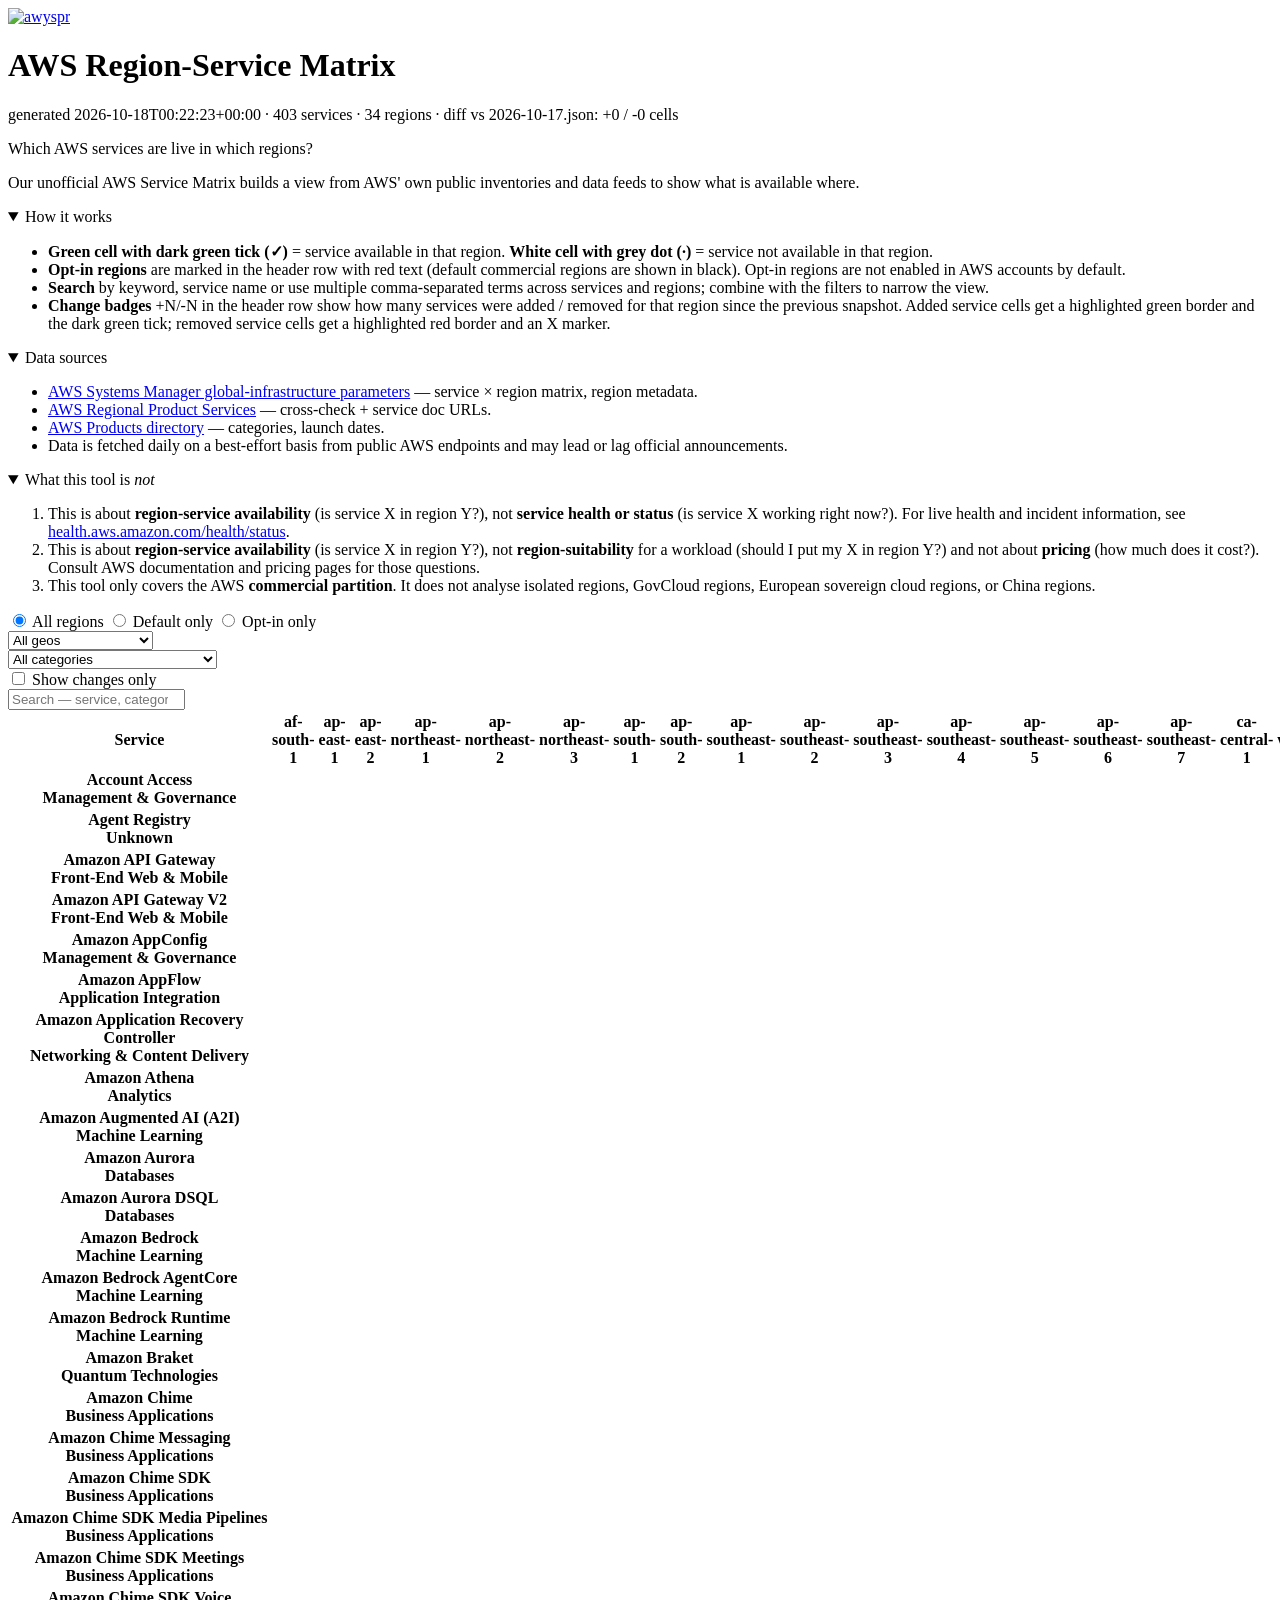
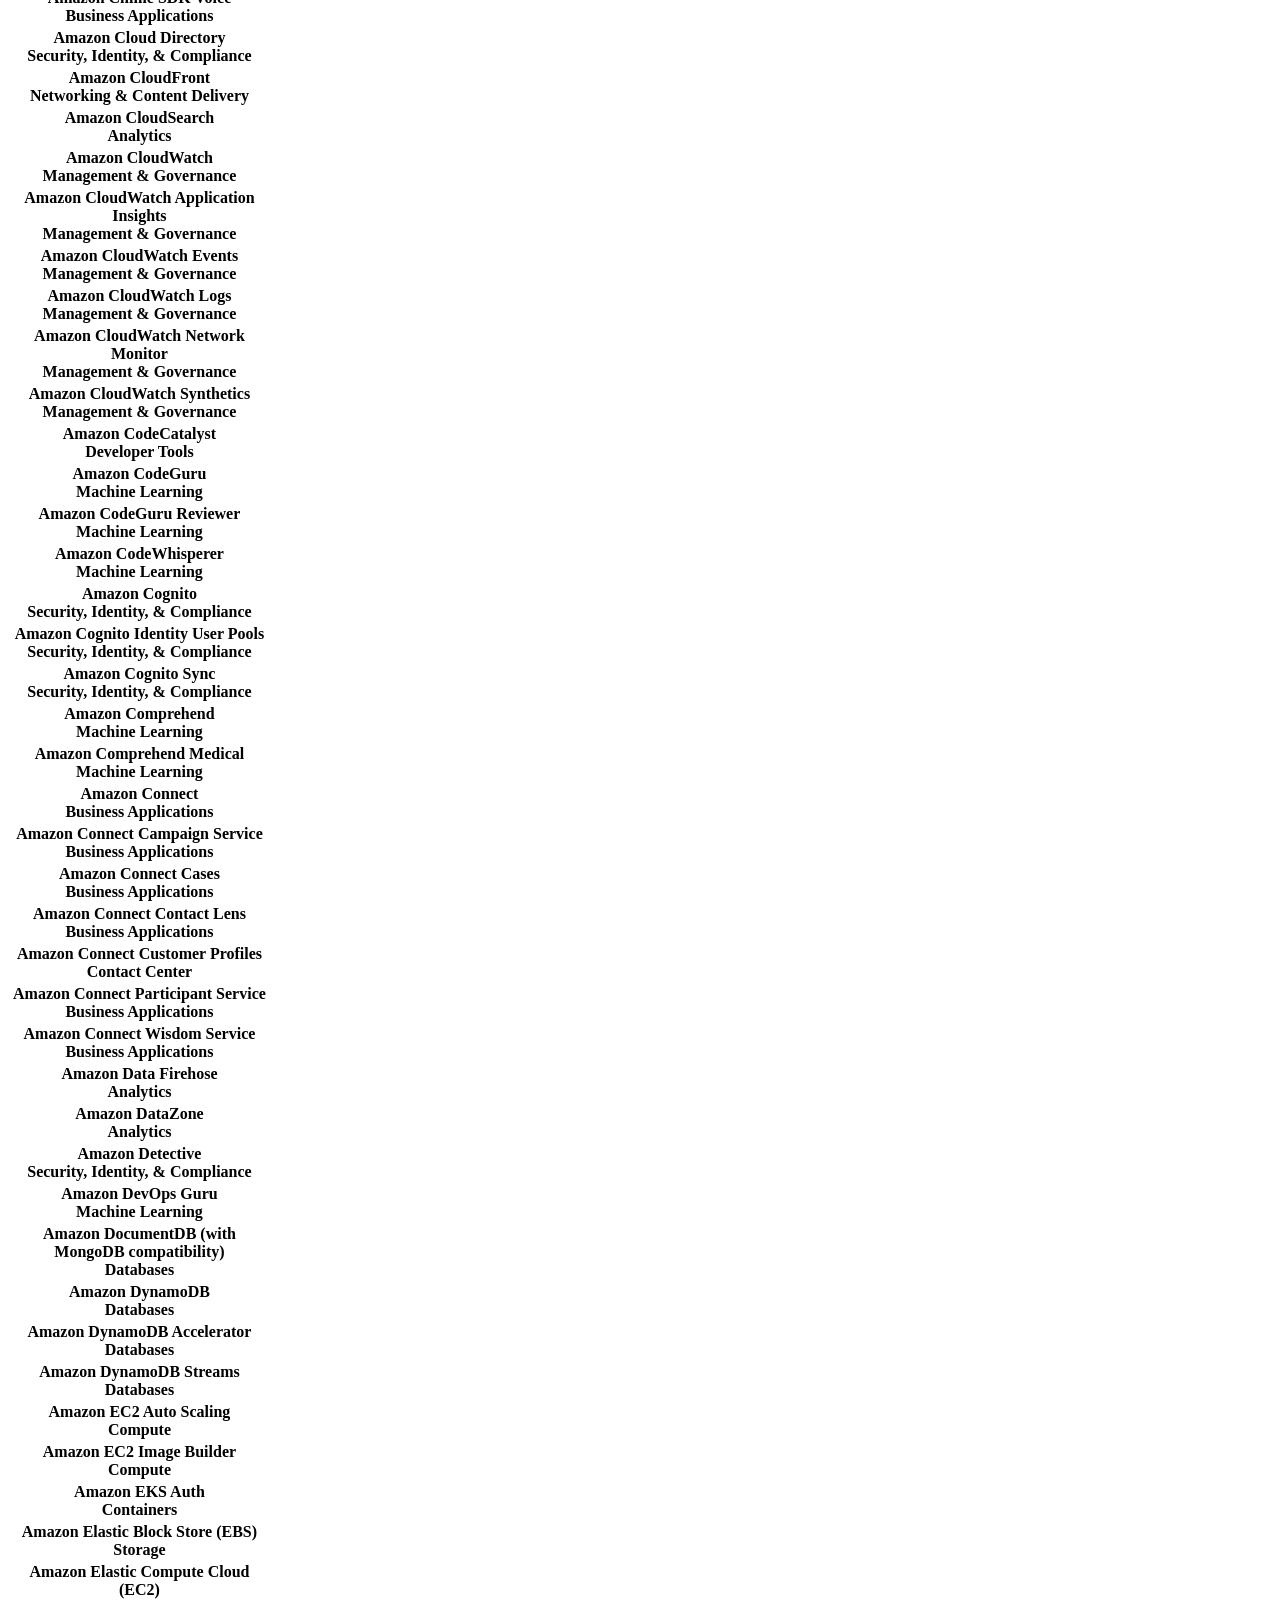
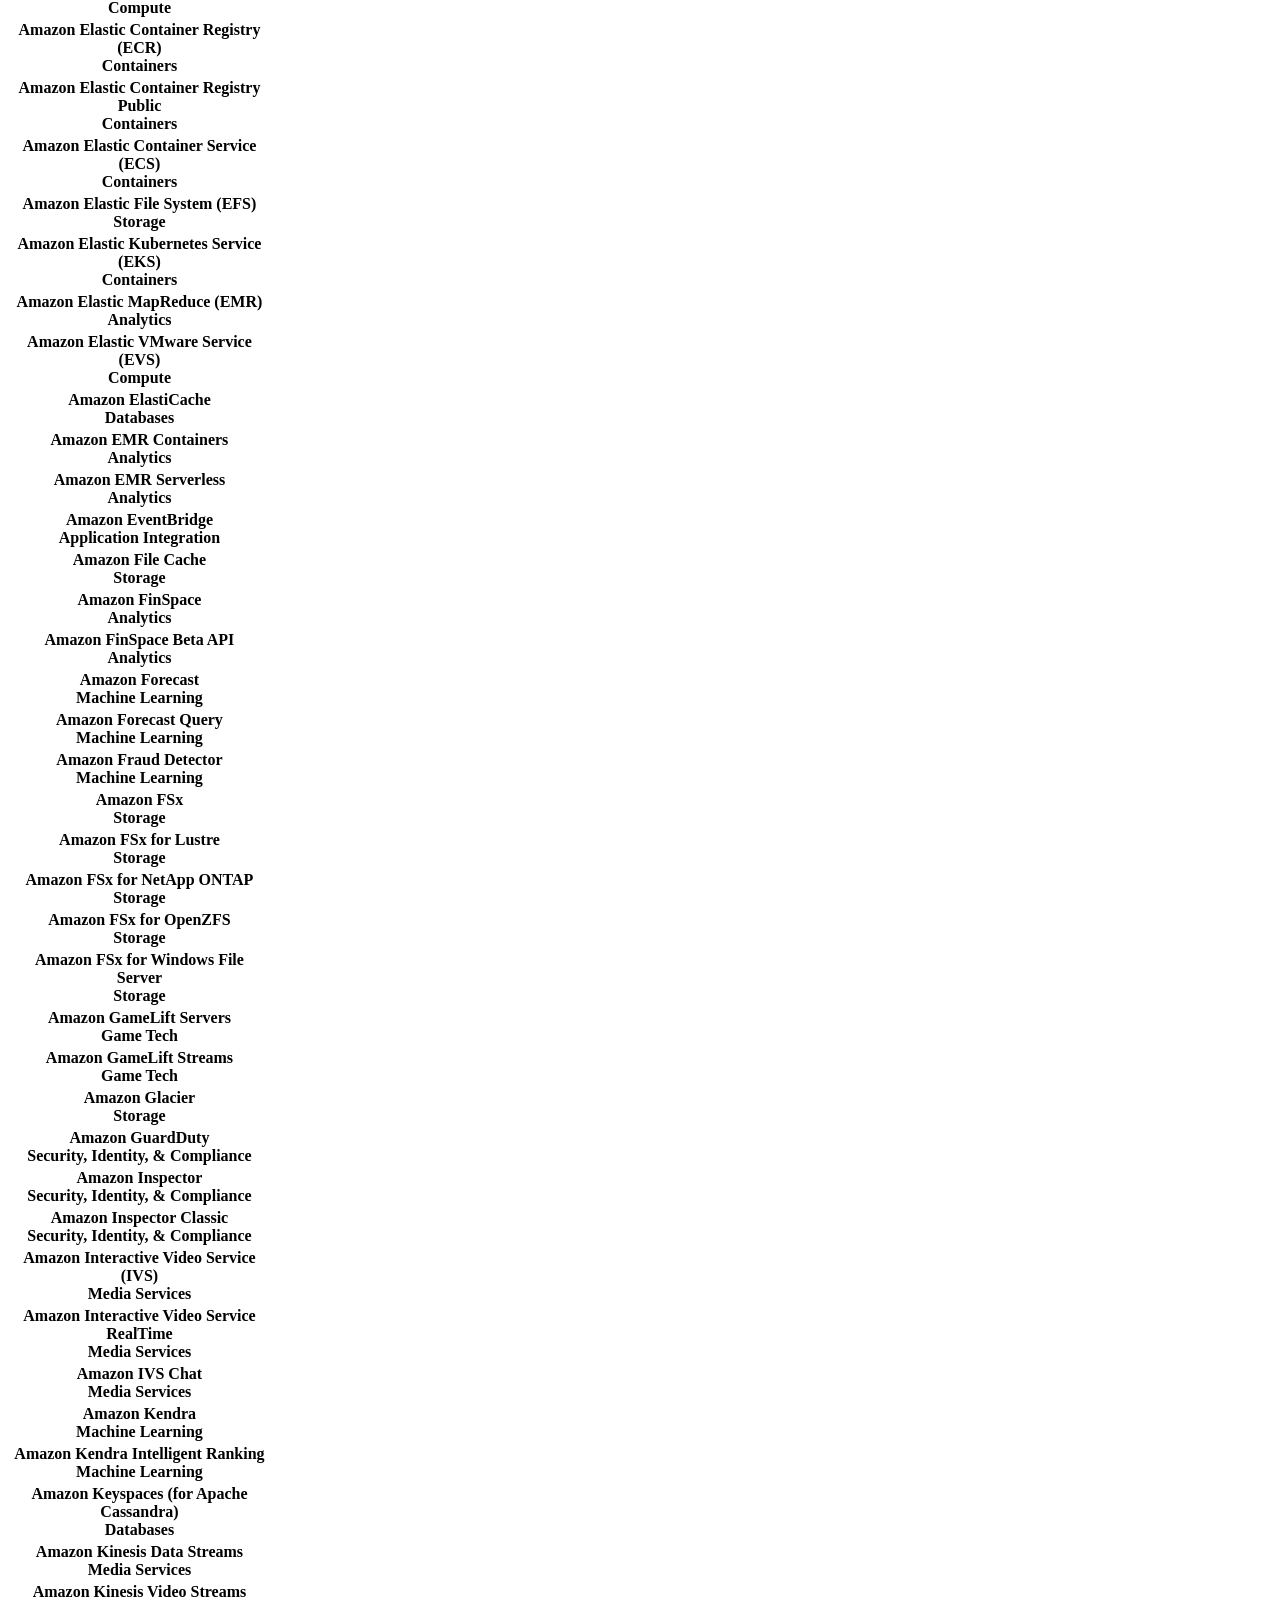
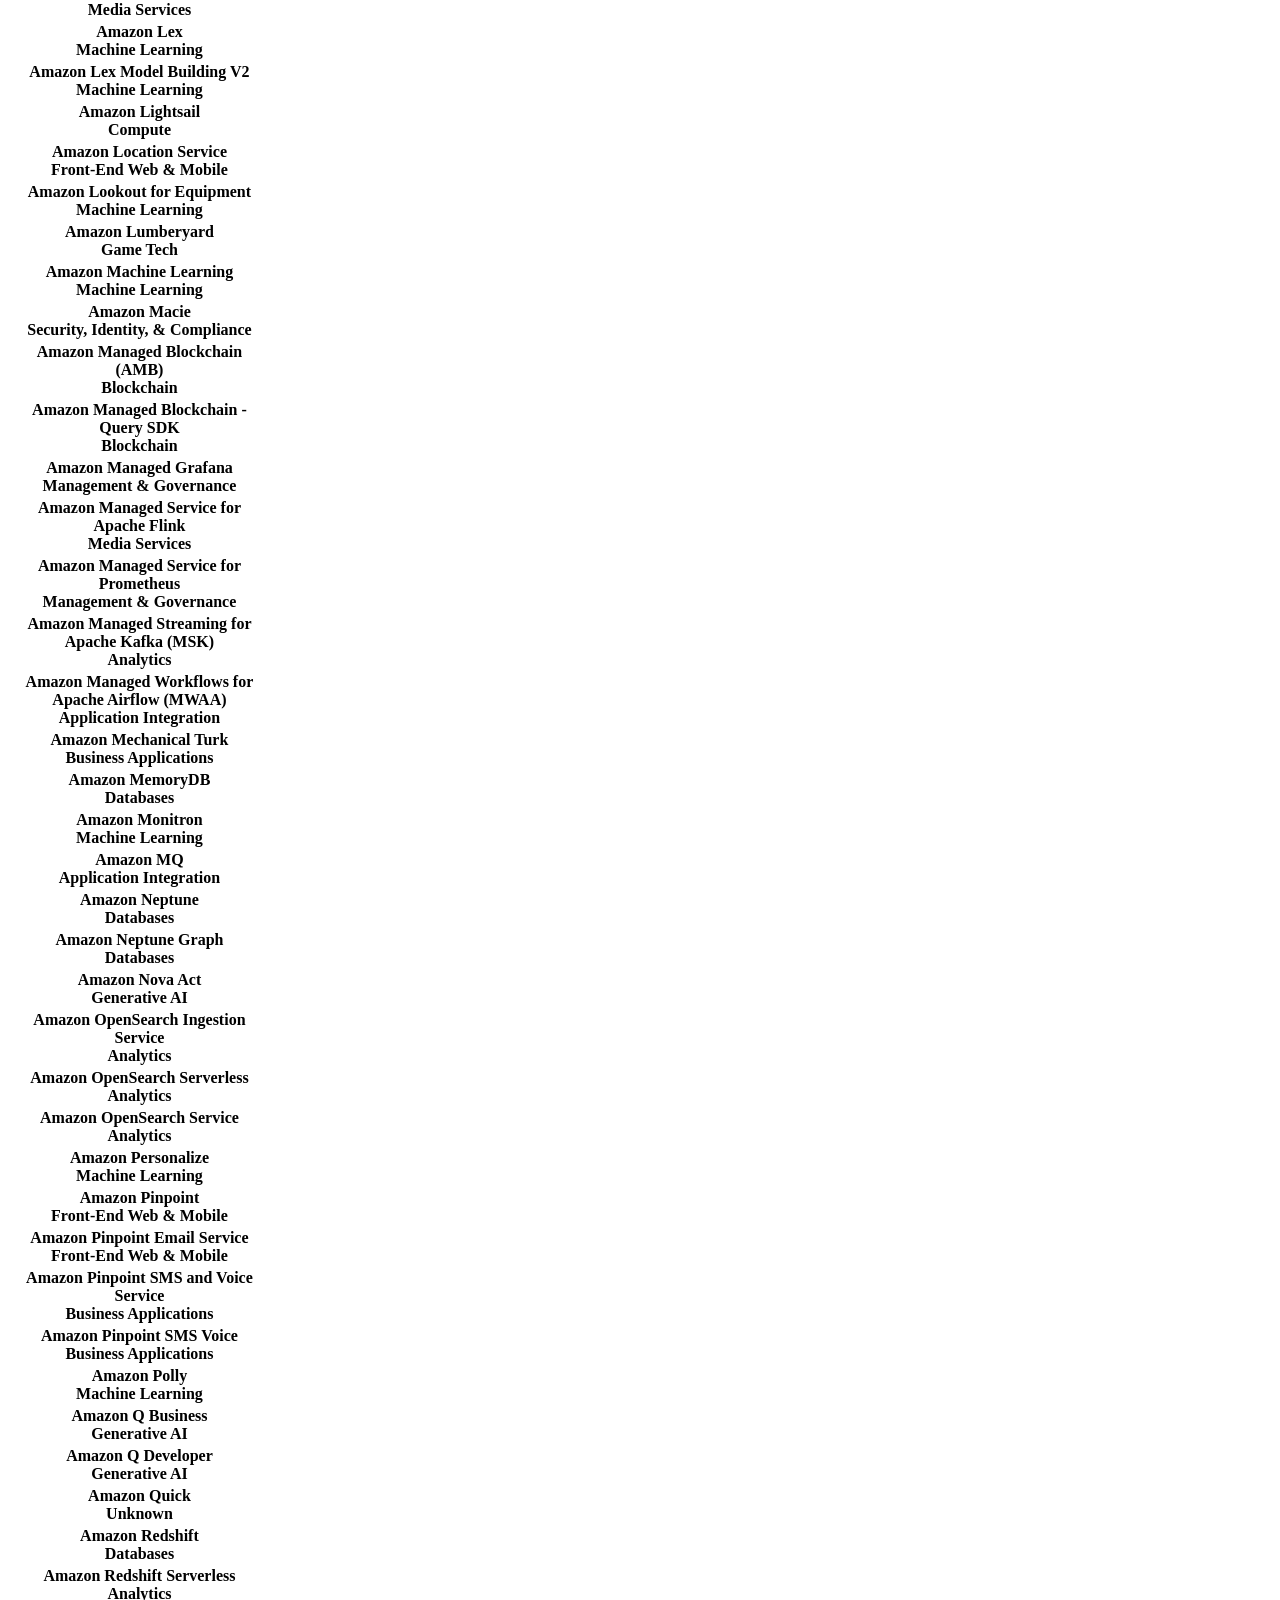
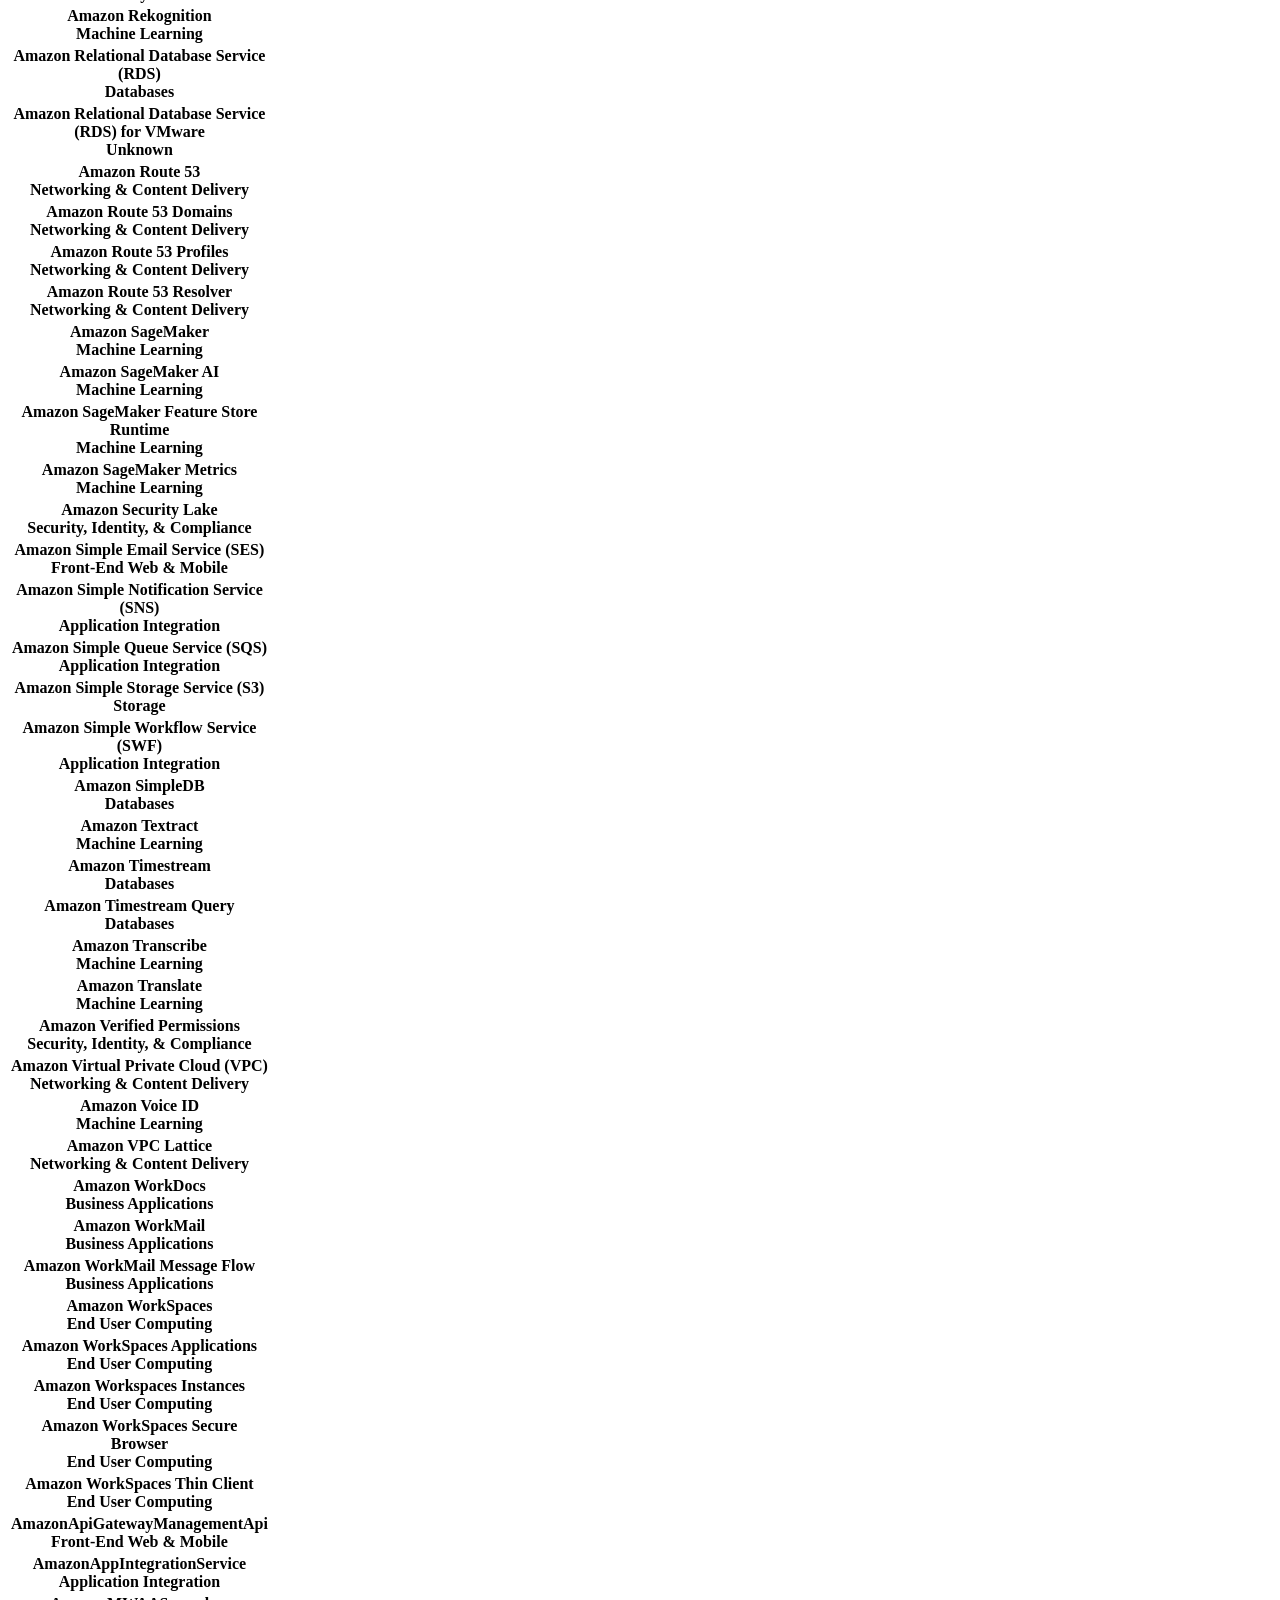
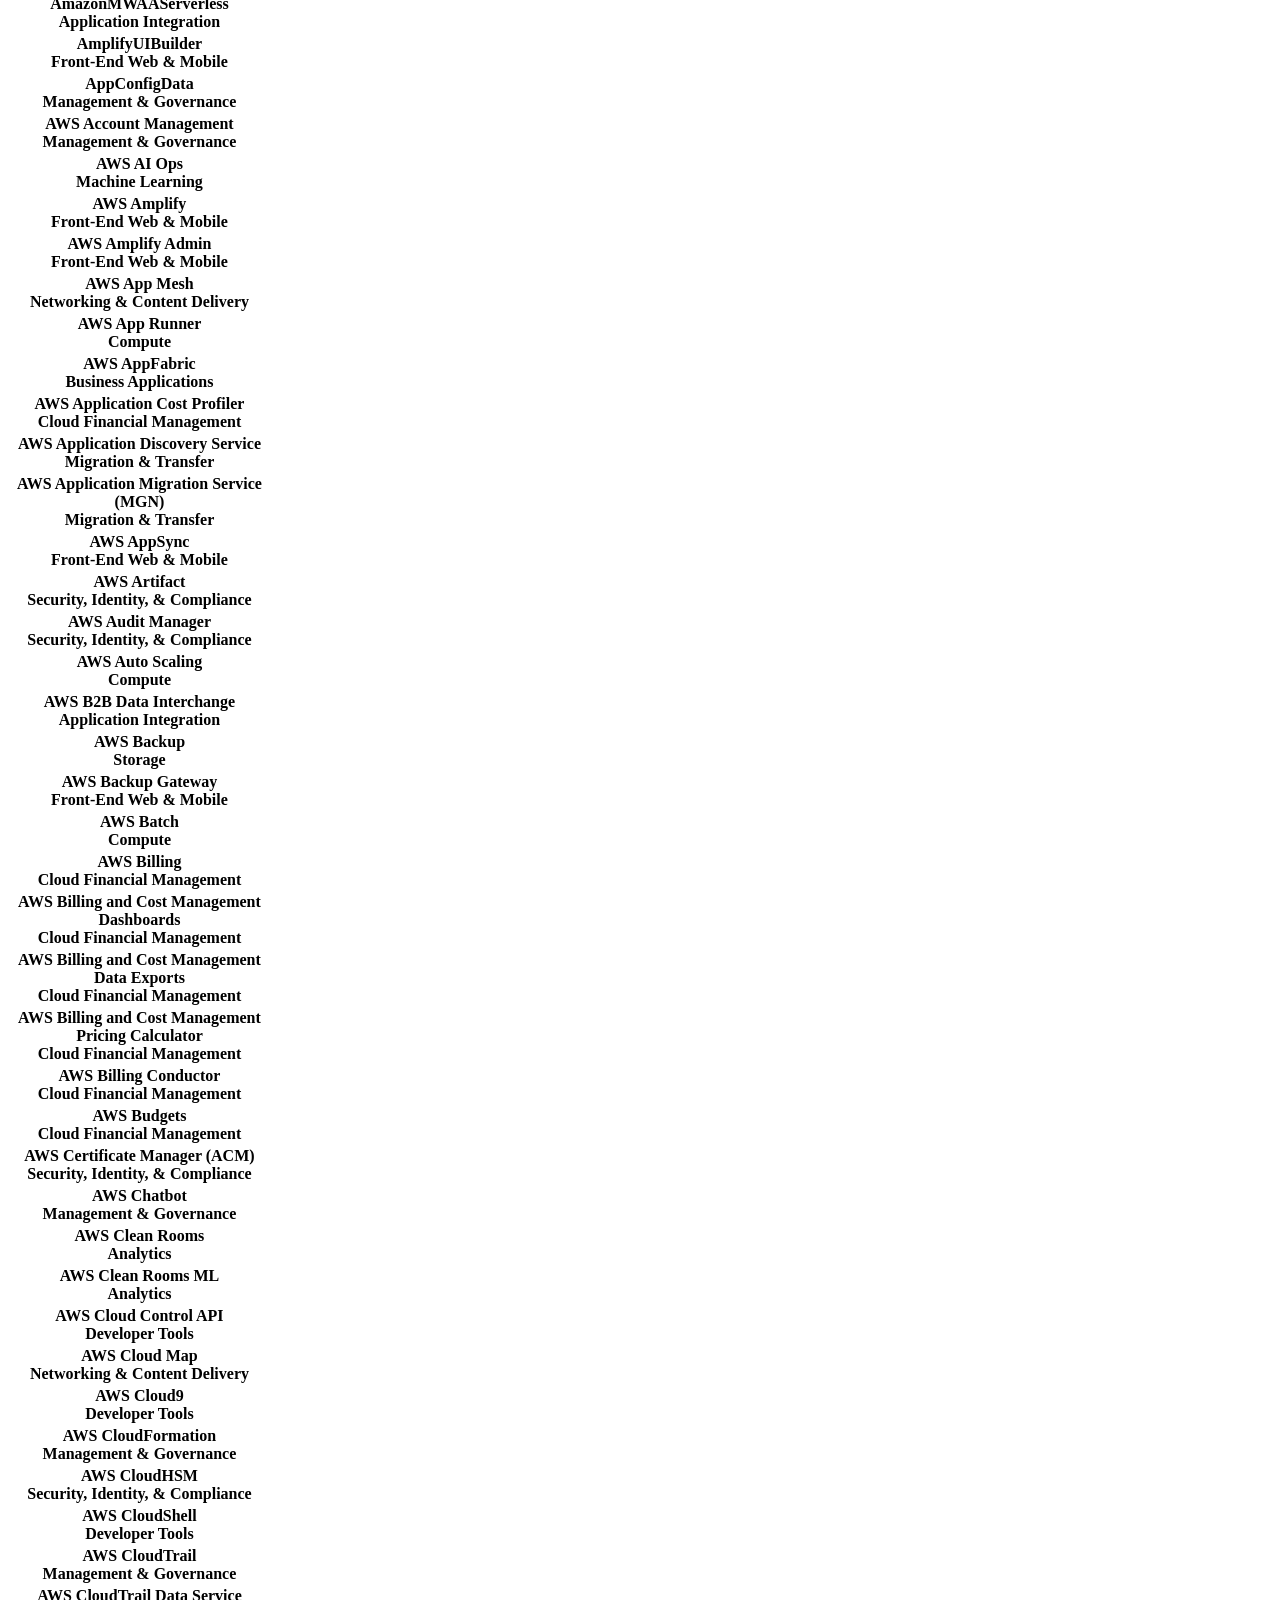
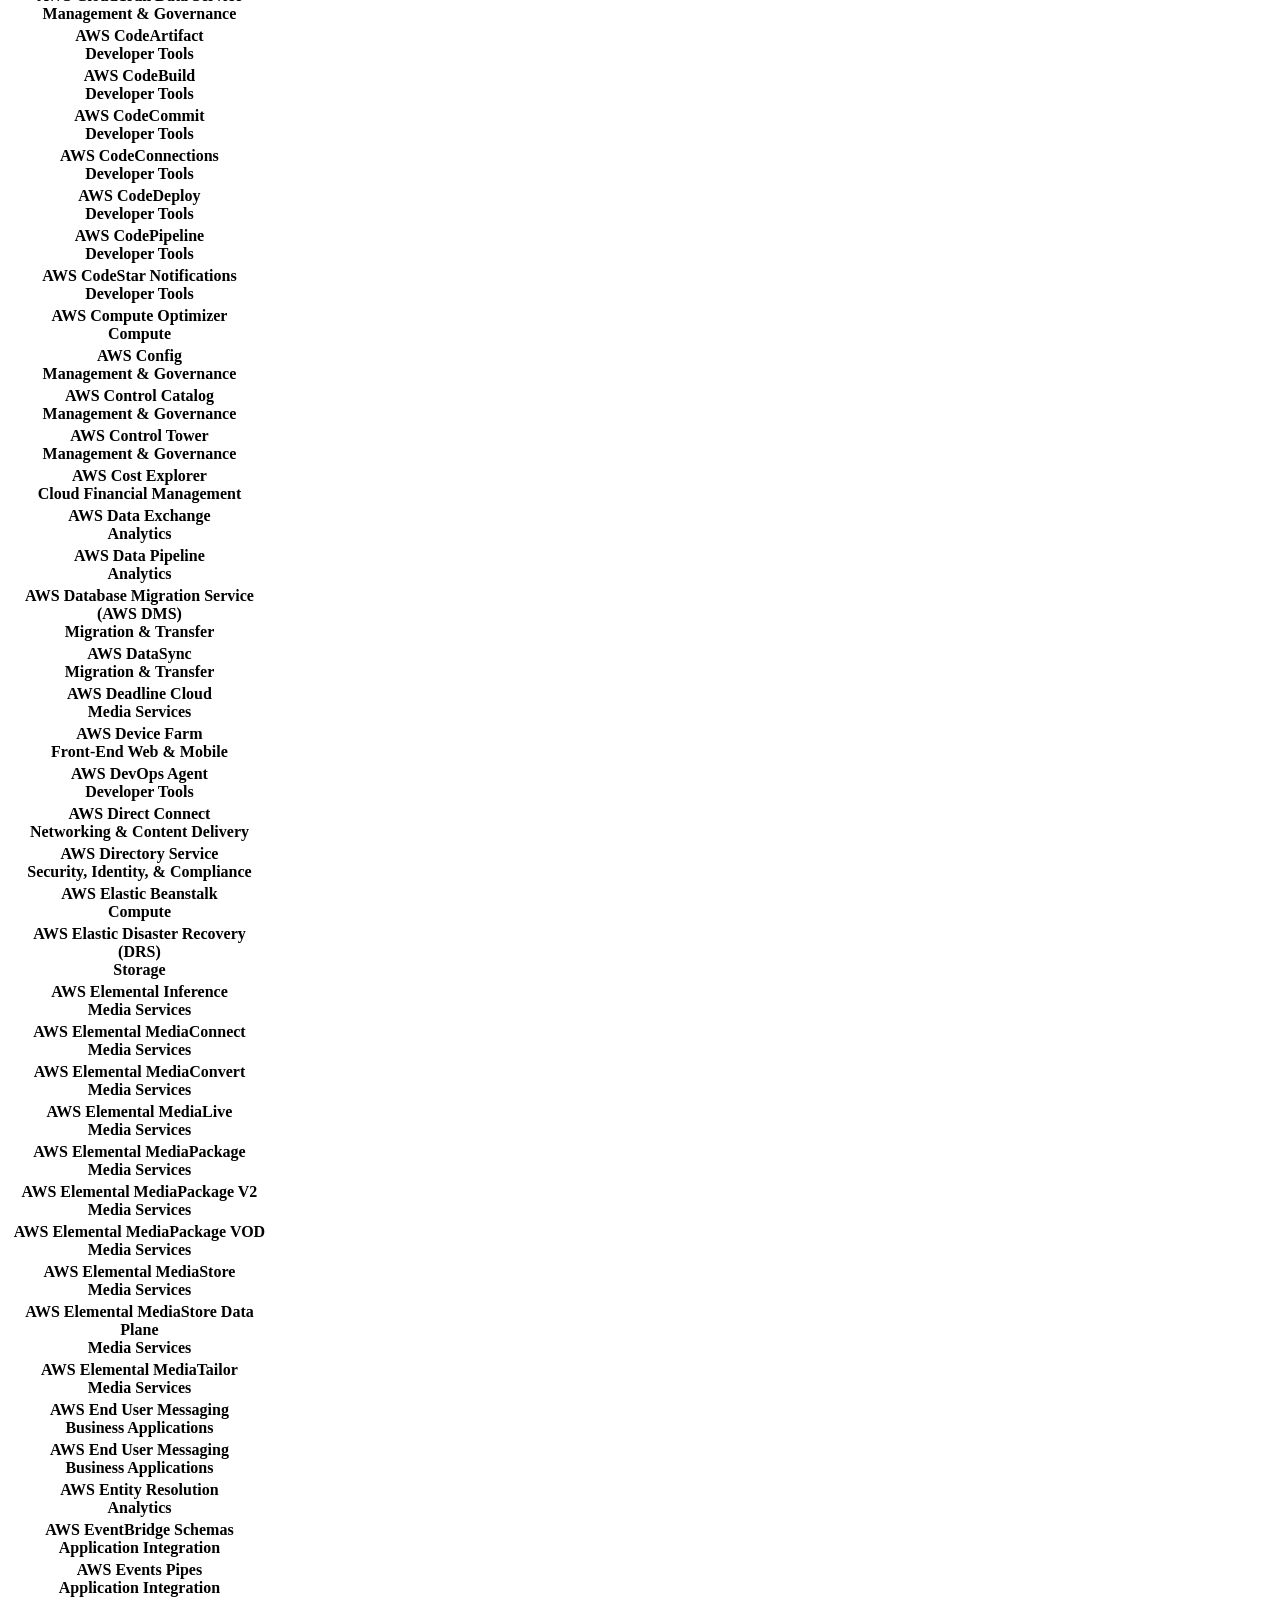
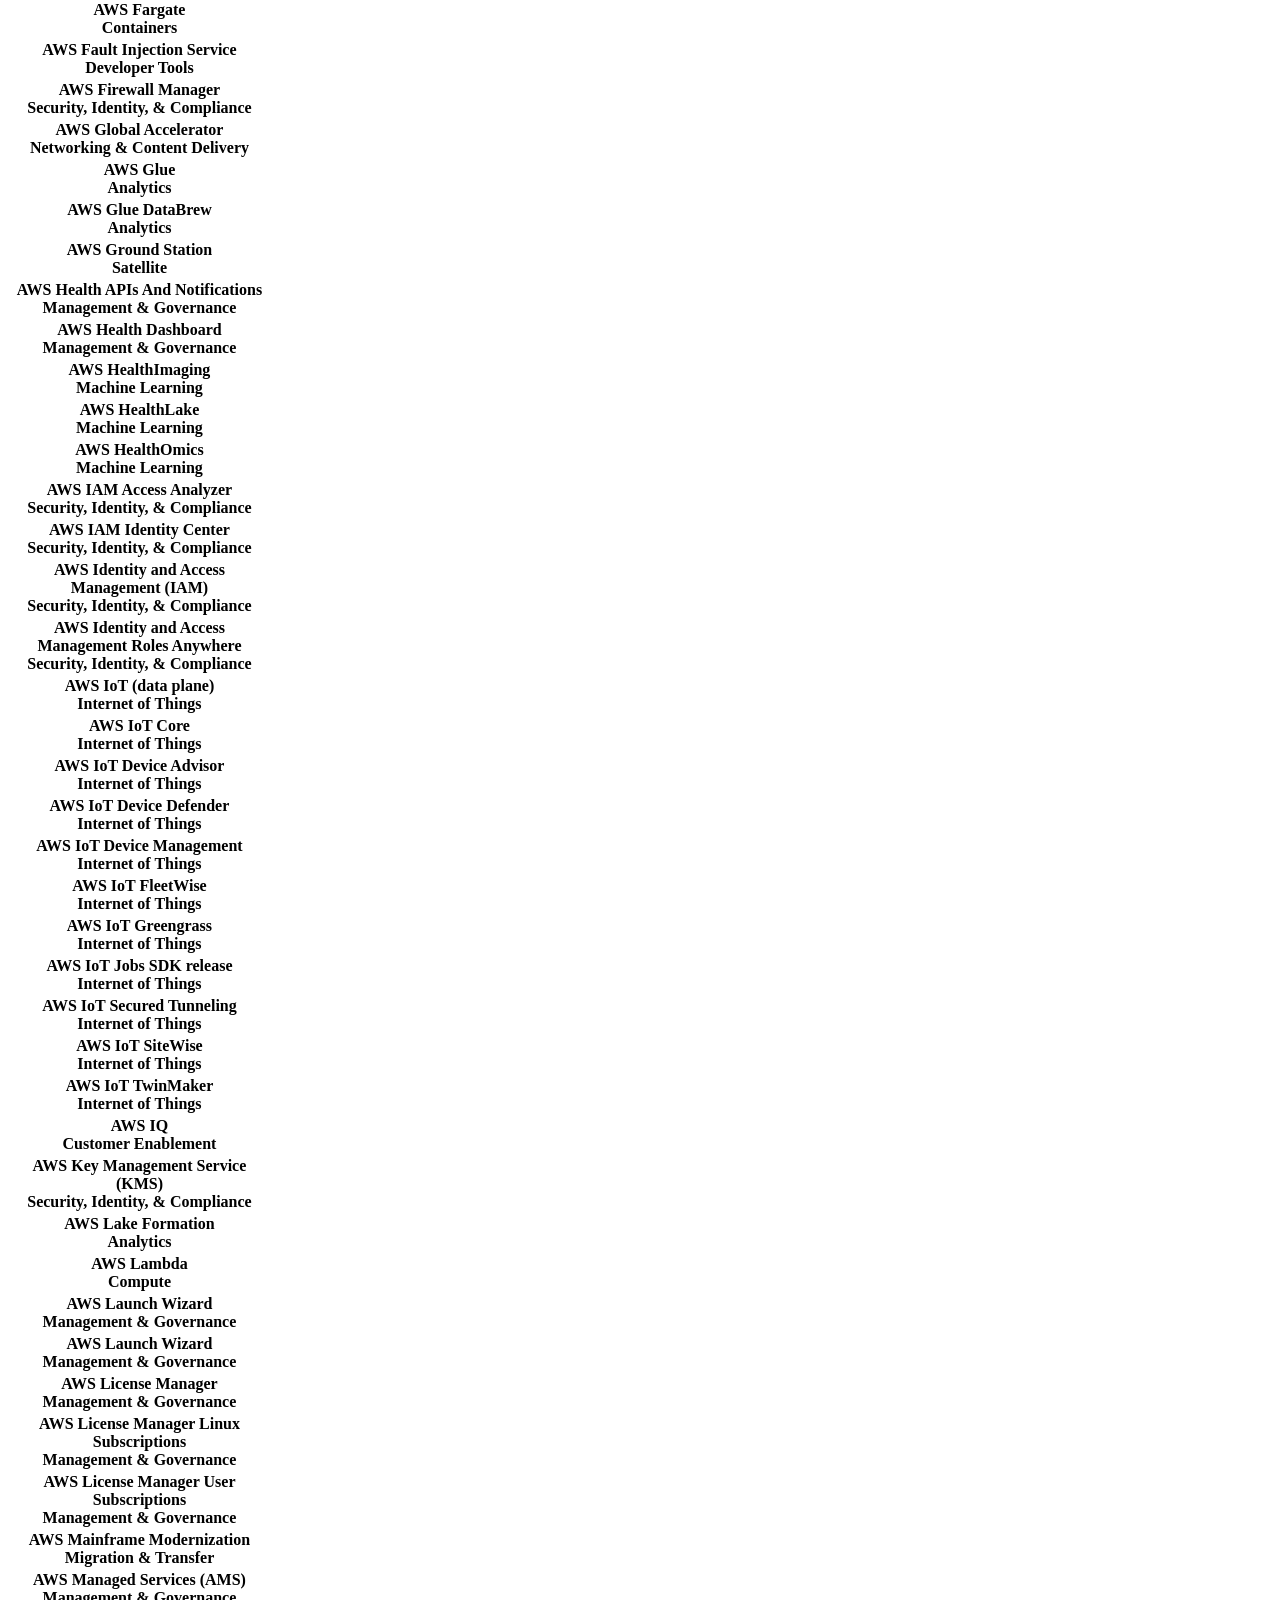
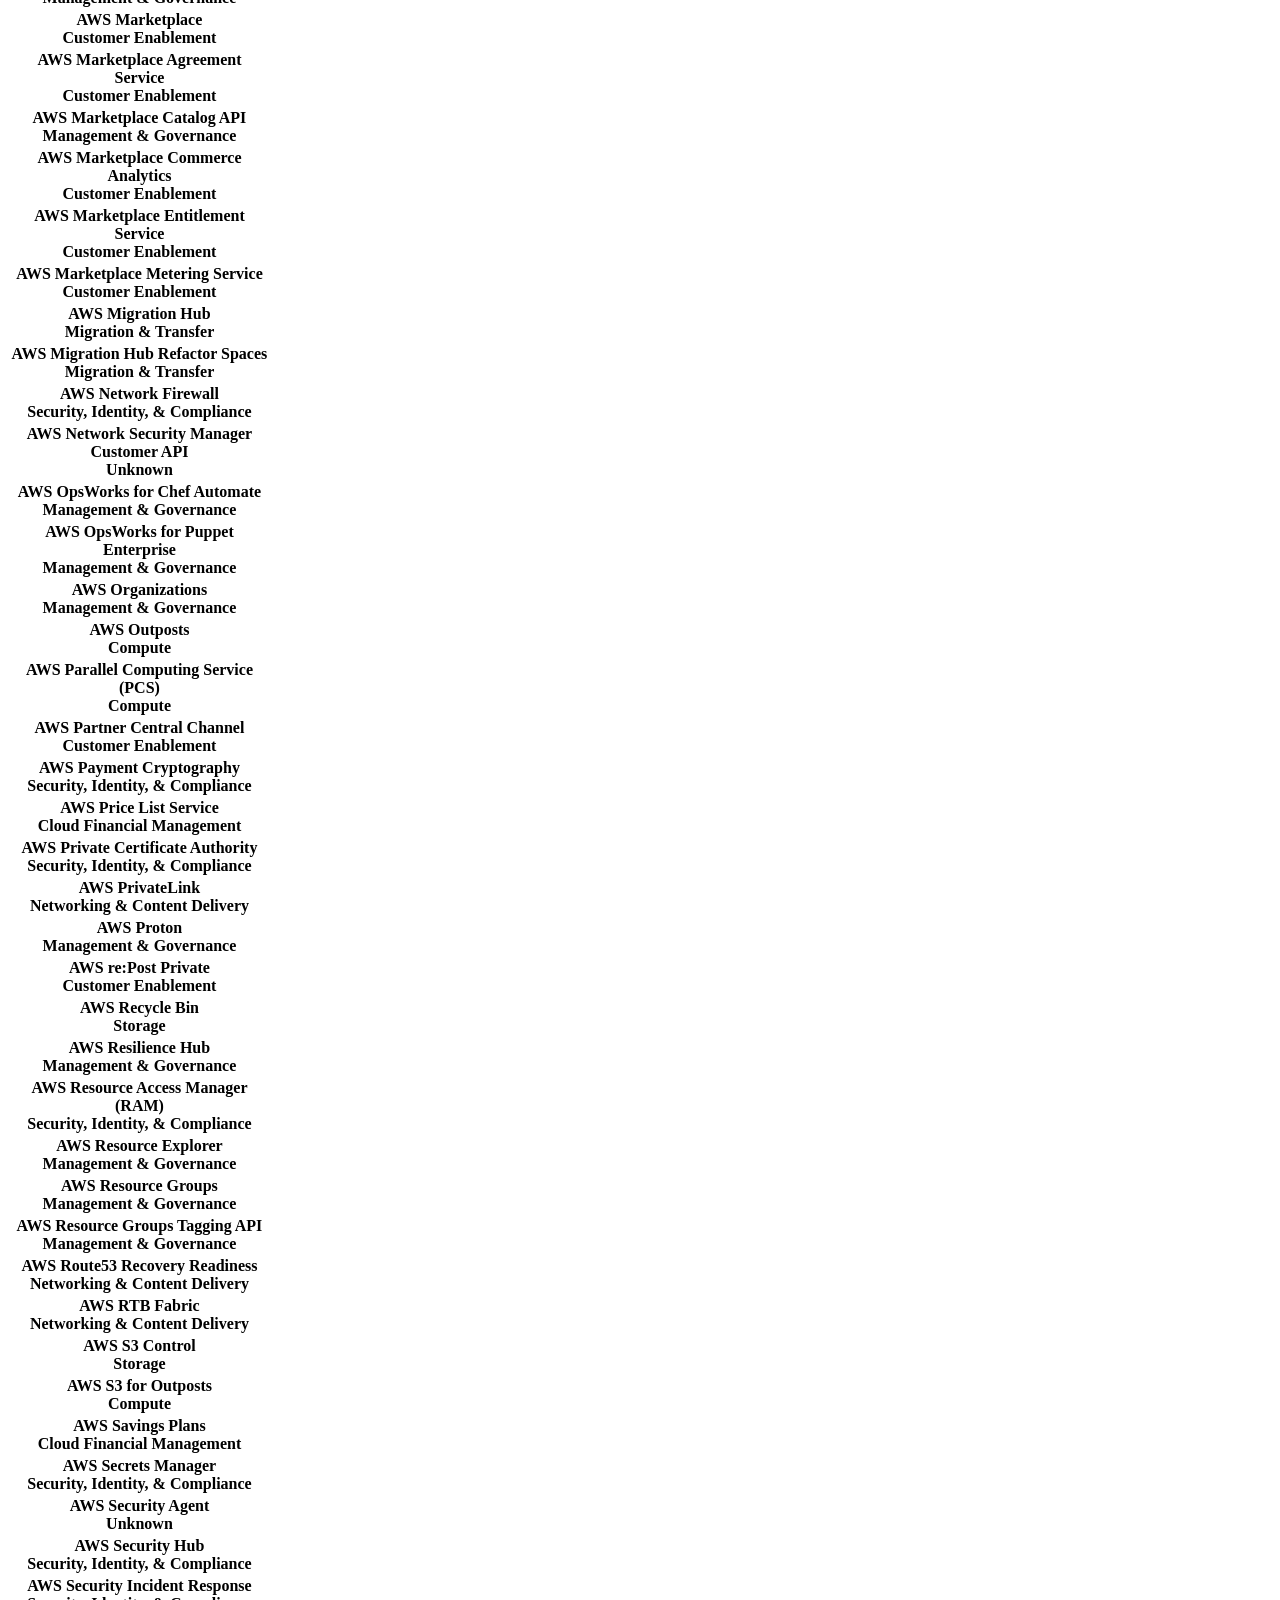
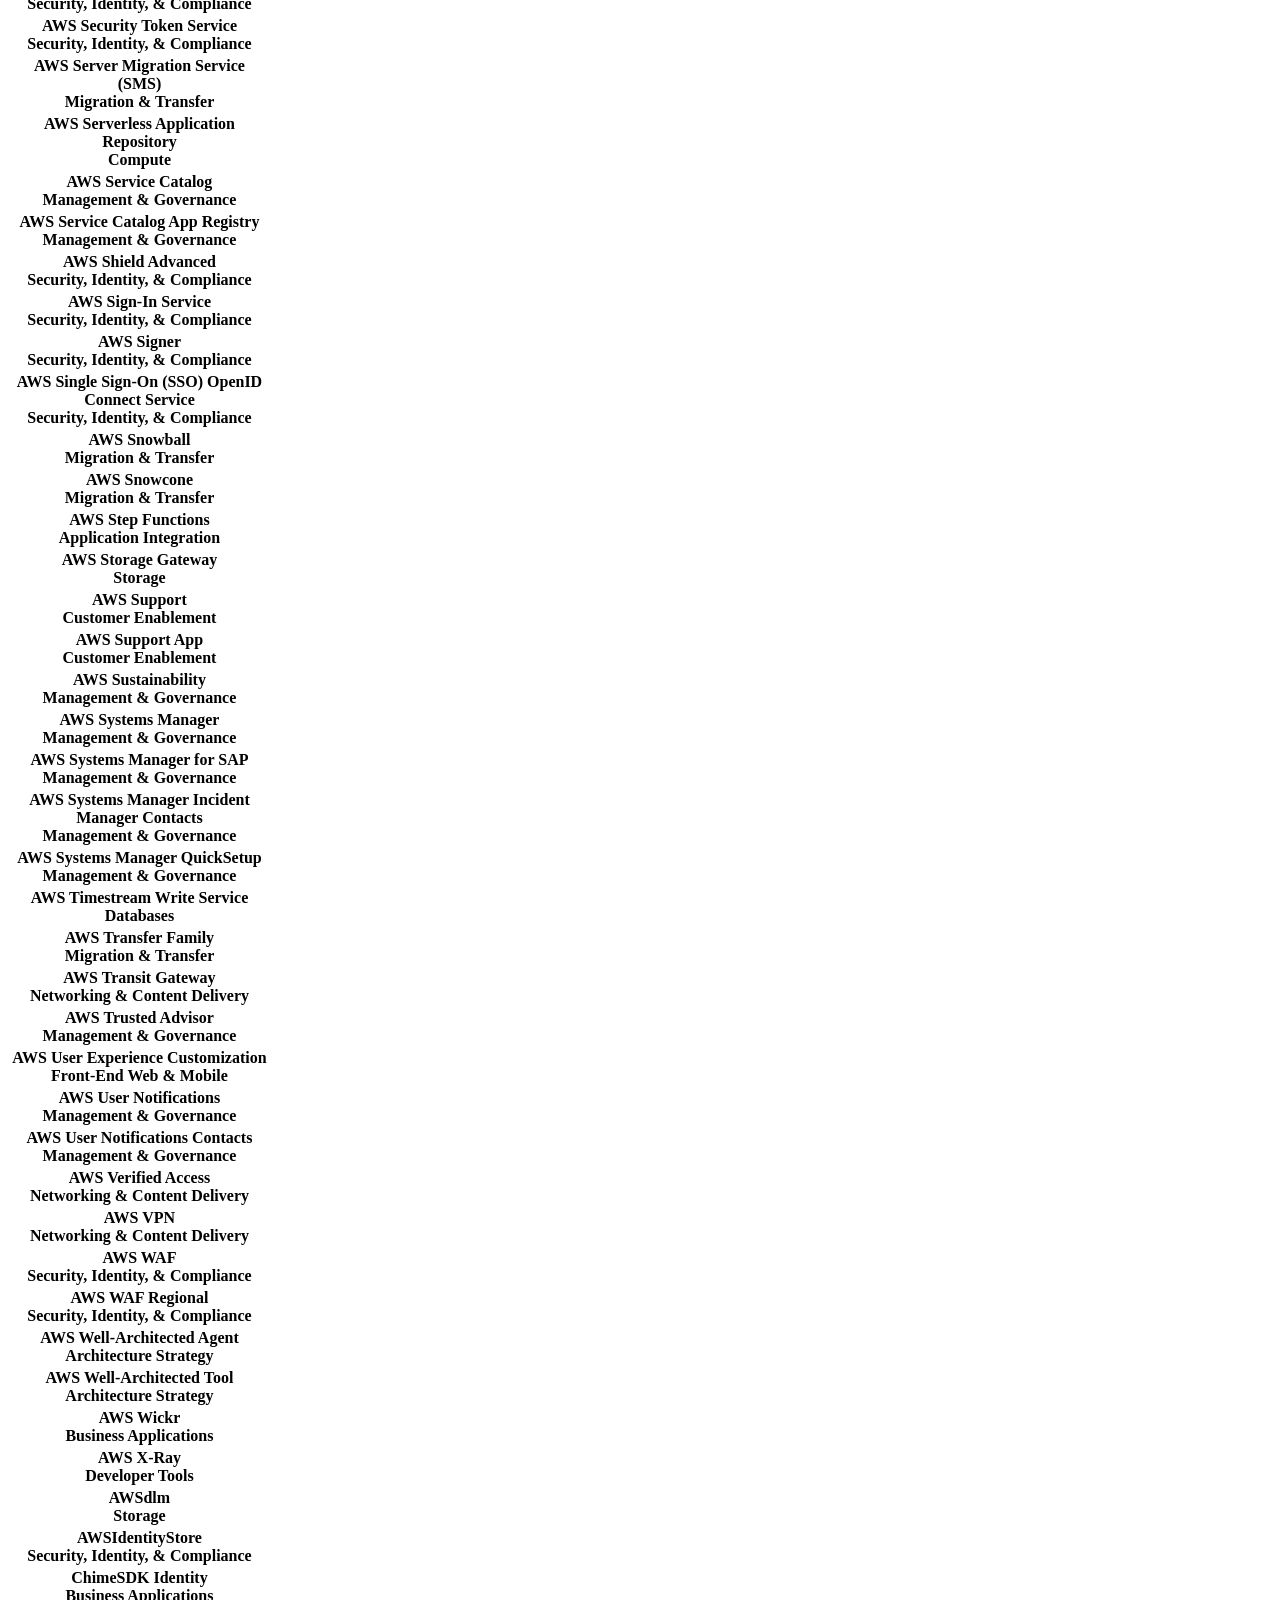
==== index.html @ ac3b6473 "publish 2026-10-18" ====
<!doctype html>
<html lang="en">
<head>
<!-- Google tag (gtag.js) -->
<script async src="https://www.googletagmanager.com/gtag/js?id=G-X1XJBGD6MT"></script>
<script>
  window.dataLayer = window.dataLayer || [];
  function gtag(){dataLayer.push(arguments);}
  gtag('js', new Date());

  gtag('config', 'G-X1XJBGD6MT');
</script>
<meta charset="utf-8">
<meta name="viewport" content="width=device-width,initial-scale=1">
<title>AWS Region-Service Matrix</title>
<link rel="stylesheet" href="styles.css">
</head>
<body>
<header>
  <div class="titlebar">
    <a class="brand" href="https://www.awyspr.com" rel="noopener" aria-label="awyspr">
      <img src="https://awyspr.com/assets/images/image07.svg?v=b4a015c2" alt="awyspr">
    </a>
    <div class="titlebar-text">
      <h1>AWS Region-Service Matrix</h1>
      <div class="meta" id="meta"></div>
    </div>
  </div>
  <div class="intro">
    <p>
      Which AWS services are live in which regions?
    </p>
    <p>
      Our unofficial AWS Service Matrix builds a view from AWS' own public
      inventories and data feeds to show what is available where.
    </p>
    <details class="faq" open>
      <summary>How it works</summary>
      <ul>
        <li><strong>Green cell with dark green tick (✓)</strong> = service available in that region. <strong>White cell with grey dot (·)</strong> = service not available in that region.</li>
        <li><strong>Opt-in regions</strong> are marked in the header row with <span class="optin-swatch">red text</span> (default commercial regions are shown in black). Opt-in regions are not enabled in AWS accounts by default.</li>
        <li><strong>Search</strong> by keyword, service name or use multiple comma-separated terms across services and regions; combine with the filters to narrow the view.</li>
        <li><strong>Change badges</strong> <span class="rollup-swatch">+N/-N</span> in the header row show how many services were added / removed for that region since the previous snapshot. Added service cells get a highlighted green border and the dark green tick; removed service cells get a highlighted red border and an X marker.</li>
      </ul>
    </details>
    <details class="faq" open>
      <summary>Data sources</summary>
      <ul>
        <li>
          <a href="https://docs.aws.amazon.com/systems-manager/latest/userguide/systems-manager-parameter-store-public-parameters-global-infrastructure.html" rel="noopener">AWS Systems Manager global-infrastructure parameters</a>
          — service × region matrix, region metadata.
        </li>
        <li>
          <a href="https://aws.amazon.com/about-aws/global-infrastructure/regional-product-services/" rel="noopener">AWS Regional Product Services</a>
          — cross-check + service doc URLs.
        </li>
        <li>
          <a href="https://aws.amazon.com/products/" rel="noopener">AWS Products directory</a>
          — categories, launch dates.
        </li>
        <li>
          Data is fetched daily on a best-effort basis from public AWS
          endpoints and may lead or lag official announcements.
        </li>
      </ul>
    </details>
    <details class="faq" open>
      <summary>What this tool is <em>not</em></summary>
      <ol>
        <li>
          This is about <strong>region-service availability</strong> (is service X in region Y?), not
          <strong>service health or status</strong> (is service X working right now?). For live
          health and incident information, see
          <a href="https://health.aws.amazon.com/health/status" rel="noopener">health.aws.amazon.com/health/status</a>.
        </li>
        <li>
          This is about <strong>region-service availability</strong> (is service X in region Y?), not
          <strong>region-suitability</strong> for a workload (should I put my X in region Y?)
          and not about <strong>pricing</strong> (how much does it cost?). Consult AWS
          documentation and pricing pages for those questions.
        </li>
        <li>
          This tool only covers the AWS <strong>commercial partition</strong>. It does not
          analyse isolated regions, GovCloud regions, European sovereign cloud
          regions, or China regions.
        </li>
      </ol>
    </details>
  </div>
</header>

<section class="controls">
  <div class="controls-row">
    <label><input type="radio" name="region-filter" value="all" checked> All regions</label>
    <label><input type="radio" name="region-filter" value="default"> Default only</label>
    <label><input type="radio" name="region-filter" value="optin"> Opt-in only</label>
  </div>
  <div class="controls-row">
    <select id="geo">
      <option value="">All geos</option>
    </select>
  </div>
  <div class="controls-row">
    <select id="category">
      <option value="">All categories</option>
    </select>
  </div>
  <div class="controls-row">
    <label><input type="checkbox" id="changes-only"> Show changes only</label>
  </div>
  <div class="controls-row">
    <input id="q" type="search" placeholder="Search — service, category, region code, or comma-separated compares (e.g. bedrock, macie, ap-southeast-2, ca-west-1)">
  </div>
</section>

<main>
  <div id="matrix-wrap"><table id="matrix"></table></div>
</main>

<footer>
  <p>
    Not affiliated with or endorsed by Amazon Web Services. All service and
    region names are trademarks of their respective owners.
  </p>
  <p class="attribution">
    Data collection and analysis scripts and presentation &copy; 2026 awyspr.
    Visit <a href="https://www.awyspr.com" rel="noopener">www.awyspr.com</a>
    or email
    <a href="mailto:partnerboost@awyspr.com">partnerboost@awyspr.com</a>
    for more information.
  </p>
</footer>

<script src="app.js"></script>
</body>
</html>
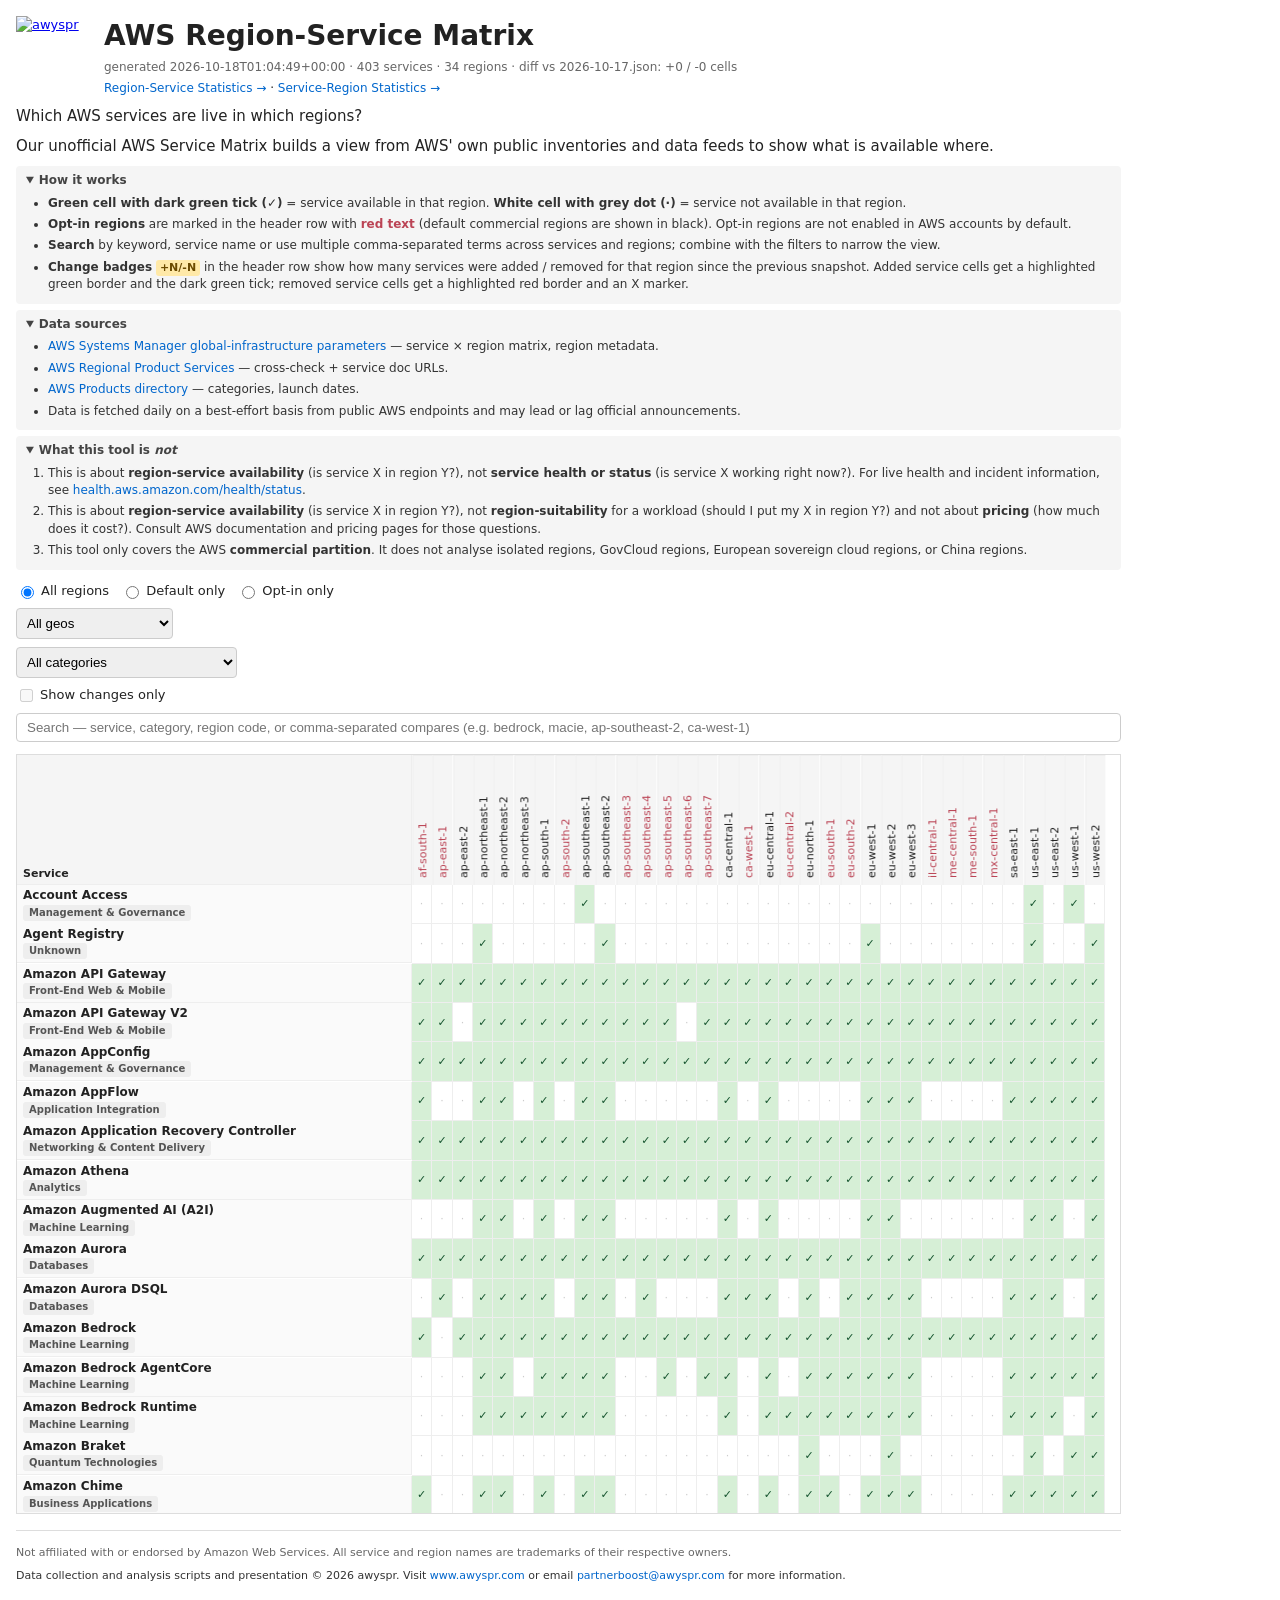
==== commit 677820c2: "publish 2026-10-18" ====
--- a/index.html
+++ b/index.html
@@ -24,6 +24,7 @@
     <div class="titlebar-text">
       <h1>AWS Region-Service Matrix</h1>
       <div class="meta" id="meta"></div>
+      <div class="nav"><a href="stats-regsvc.html">Region-Service Statistics →</a> · <a href="stats-svcreg.html">Service-Region Statistics →</a></div>
     </div>
   </div>
   <div class="intro">
--- a/styles.css
+++ b/styles.css
@@ -0,0 +1,68 @@
+* { box-sizing: border-box; }
+body { font: 13px/1.4 -apple-system, system-ui, sans-serif; margin: 0; padding: 16px; color: #222; }
+header { margin-bottom: 12px; }
+.titlebar { display: flex; align-items: flex-start; gap: 16px; }
+.brand { flex: 0 0 auto; display: block; width: 72px; }
+.brand img { display: block; width: 100%; height: auto; }
+.titlebar-text { flex: 1 1 auto; }
+h1 { font-size: 28px; margin: 0; }
+.meta { color: #666; font-size: 12px; margin: 4px 0 0 0; }
+.nav { font-size: 12px; margin: 4px 0 0 0; }
+.nav a { color: #06c; text-decoration: none; }
+.nav a:hover { text-decoration: underline; }
+.intro { color: #333; font-size: 12px; max-width: none; margin: 6px 0 0 0; }
+.intro p { margin: 4px 0; }
+.intro > p { font-size: 15px; line-height: 1.5; margin: 8px 0; color: #222; }
+.intro a { color: #06c; text-decoration: none; }
+.intro .optin-swatch { color: #b45; font-weight: 600; }
+.intro .rollup-swatch { display: inline-block; padding: 0 4px; background: #ffe9a8; border-radius: 3px; font-size: 11px; color: #6b4a00; font-weight: 600; }
+.intro a:hover { text-decoration: underline; }
+.intro ul { margin: 4px 0 6px 0; padding-left: 20px; }
+.intro ul li { margin: 2px 0; }
+.intro .faq { margin-top: 6px; padding: 6px 10px; background: #f5f5f5; border-radius: 4px; }
+.intro .faq summary { cursor: pointer; font-weight: 600; color: #444; }
+.intro .faq ol, .intro .faq ul { margin: 6px 0 2px 0; padding-left: 22px; }
+.intro .faq li { margin: 4px 0; line-height: 1.45; }
+.intro .faq a { color: #06c; text-decoration: none; }
+.intro .faq a:hover { text-decoration: underline; }
+
+footer { margin-top: 16px; padding-top: 10px; border-top: 1px solid #ddd; color: #666; font-size: 11px; }
+footer p { margin: 4px 0; max-width: none; }
+footer a { color: #06c; text-decoration: none; }
+footer a:hover { text-decoration: underline; }
+footer .attribution { color: #333; margin-top: 8px; }
+
+.controls { display: flex; flex-direction: column; gap: 8px; margin-bottom: 12px; }
+.controls-row { display: flex; gap: 12px; align-items: center; flex-wrap: wrap; }
+.controls input[type=search] { padding: 6px 10px; width: 100%; border: 1px solid #ccc; border-radius: 4px; }
+.controls label { display: flex; align-items: center; gap: 4px; }
+.controls select { padding: 6px; border: 1px solid #ccc; border-radius: 4px; }
+
+#matrix-wrap { overflow-x: hidden; overflow-y: auto; scrollbar-gutter: stable; max-height: calc(100vh - 140px); border: 1px solid #ddd; }
+table { border-collapse: separate; border-spacing: 0; font-size: 11px; }
+th, td { padding: 3px 6px; border-bottom: 1px solid #eee; border-right: 1px solid #eee; white-space: nowrap; }
+td { padding: 2px 3px; }
+thead th { position: sticky; top: 0; background: #f5f5f5; z-index: 2; }
+tbody th { position: sticky; left: 0; background: #fafafa; text-align: left; z-index: 1; }
+thead th:first-child { left: 0; z-index: 3; }
+
+/* Vertical region-code headers — reads bottom-to-top, tilt head left. */
+thead th.rot { writing-mode: vertical-rl; transform: rotate(180deg); text-align: left; vertical-align: bottom; height: 130px; padding: 6px 2px; font-weight: 500; }
+thead th.rot .rollup { writing-mode: horizontal-tb; transform: rotate(180deg); display: inline-block; margin: 0 0 4px 0; }
+thead th:first-child { writing-mode: horizontal-tb; transform: none; height: auto; vertical-align: bottom; text-align: left; font-weight: 600; }
+th.optin { color: #b45; }
+td.y { background: #d6efd6; text-align: center; }
+td.n { background: #fff; text-align: center; color: #ccc; }
+td.y { color: #14532d; font-weight: 700; }
+td.y::before { content: "✓"; }
+td.n::before { content: "·"; }
+tr:hover td { background: #eef6ff; }
+tr:hover td.y { background: #b6dfb6; }
+.cat-tag { display: inline-block; padding: 1px 6px; background: #eee; border-radius: 3px; font-size: 10px; color: #555; margin-top: 2px; }
+.svc-name { font-weight: 600; font-size: 12px; line-height: 1.2; }
+tbody th { white-space: nowrap; }
+.rollup { display: inline-block; margin-left: 4px; padding: 0 4px; background: #ffe9a8; border-radius: 3px; font-size: 10px; color: #6b4a00; font-weight: normal; }
+td.y.added { box-shadow: inset 0 0 0 2px #2a7d2a; }
+td.n.added { background: #e6ffe6; box-shadow: inset 0 0 0 2px #2a7d2a; }
+td.y.removed, td.n.removed { background: #ffd6d6; box-shadow: inset 0 0 0 2px #a33; position: relative; }
+td.removed::after { content: "×"; position: absolute; inset: 0; display: flex; align-items: center; justify-content: center; color: #a33; font-weight: bold; }
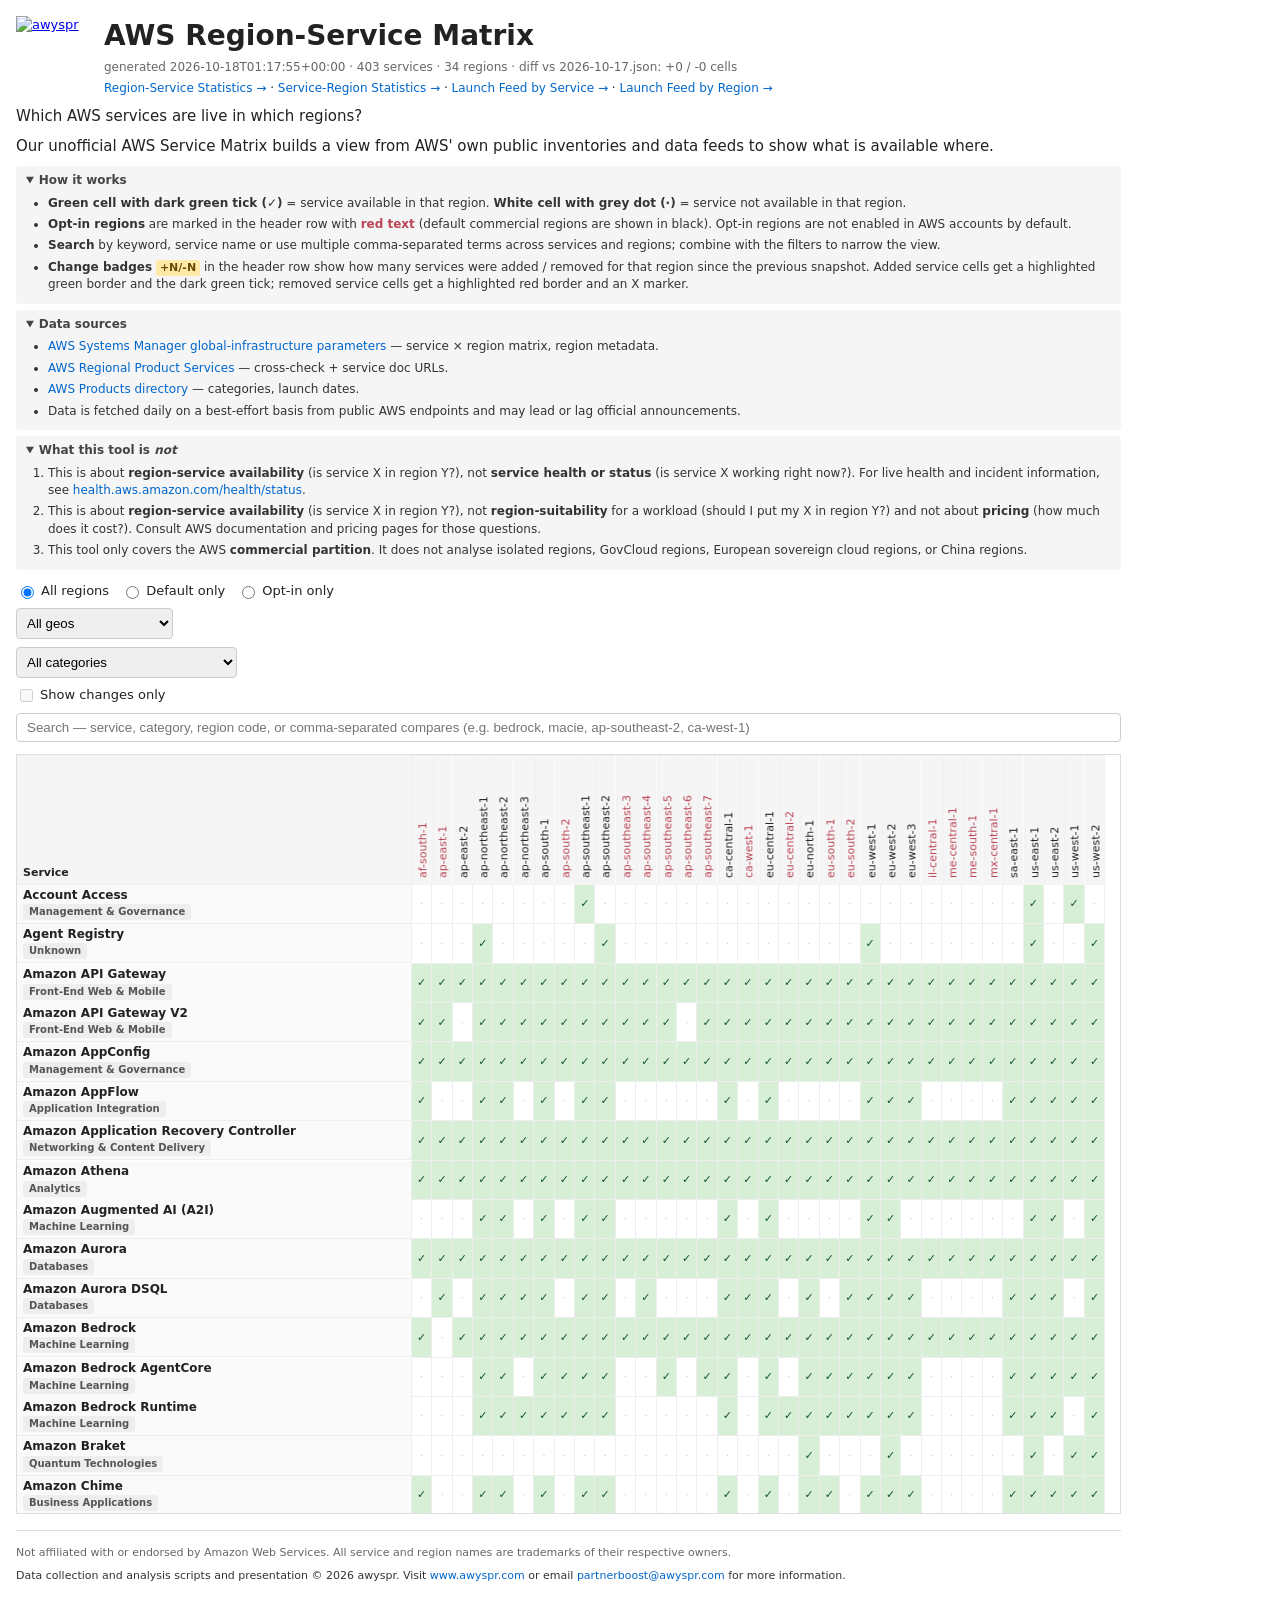
==== commit aab7c8ba: "publish 2026-10-18" ====
--- a/index.html
+++ b/index.html
@@ -24,7 +24,12 @@
     <div class="titlebar-text">
       <h1>AWS Region-Service Matrix</h1>
       <div class="meta" id="meta"></div>
-      <div class="nav"><a href="stats-regsvc.html">Region-Service Statistics →</a> · <a href="stats-svcreg.html">Service-Region Statistics →</a></div>
+      <div class="nav">
+        <a href="stats-regsvc.html">Region-Service Statistics →</a> ·
+        <a href="stats-svcreg.html">Service-Region Statistics →</a> ·
+        <a href="launch-svc.html">Launch Feed by Service →</a> ·
+        <a href="launch-reg.html">Launch Feed by Region →</a>
+      </div>
     </div>
   </div>
   <div class="intro">
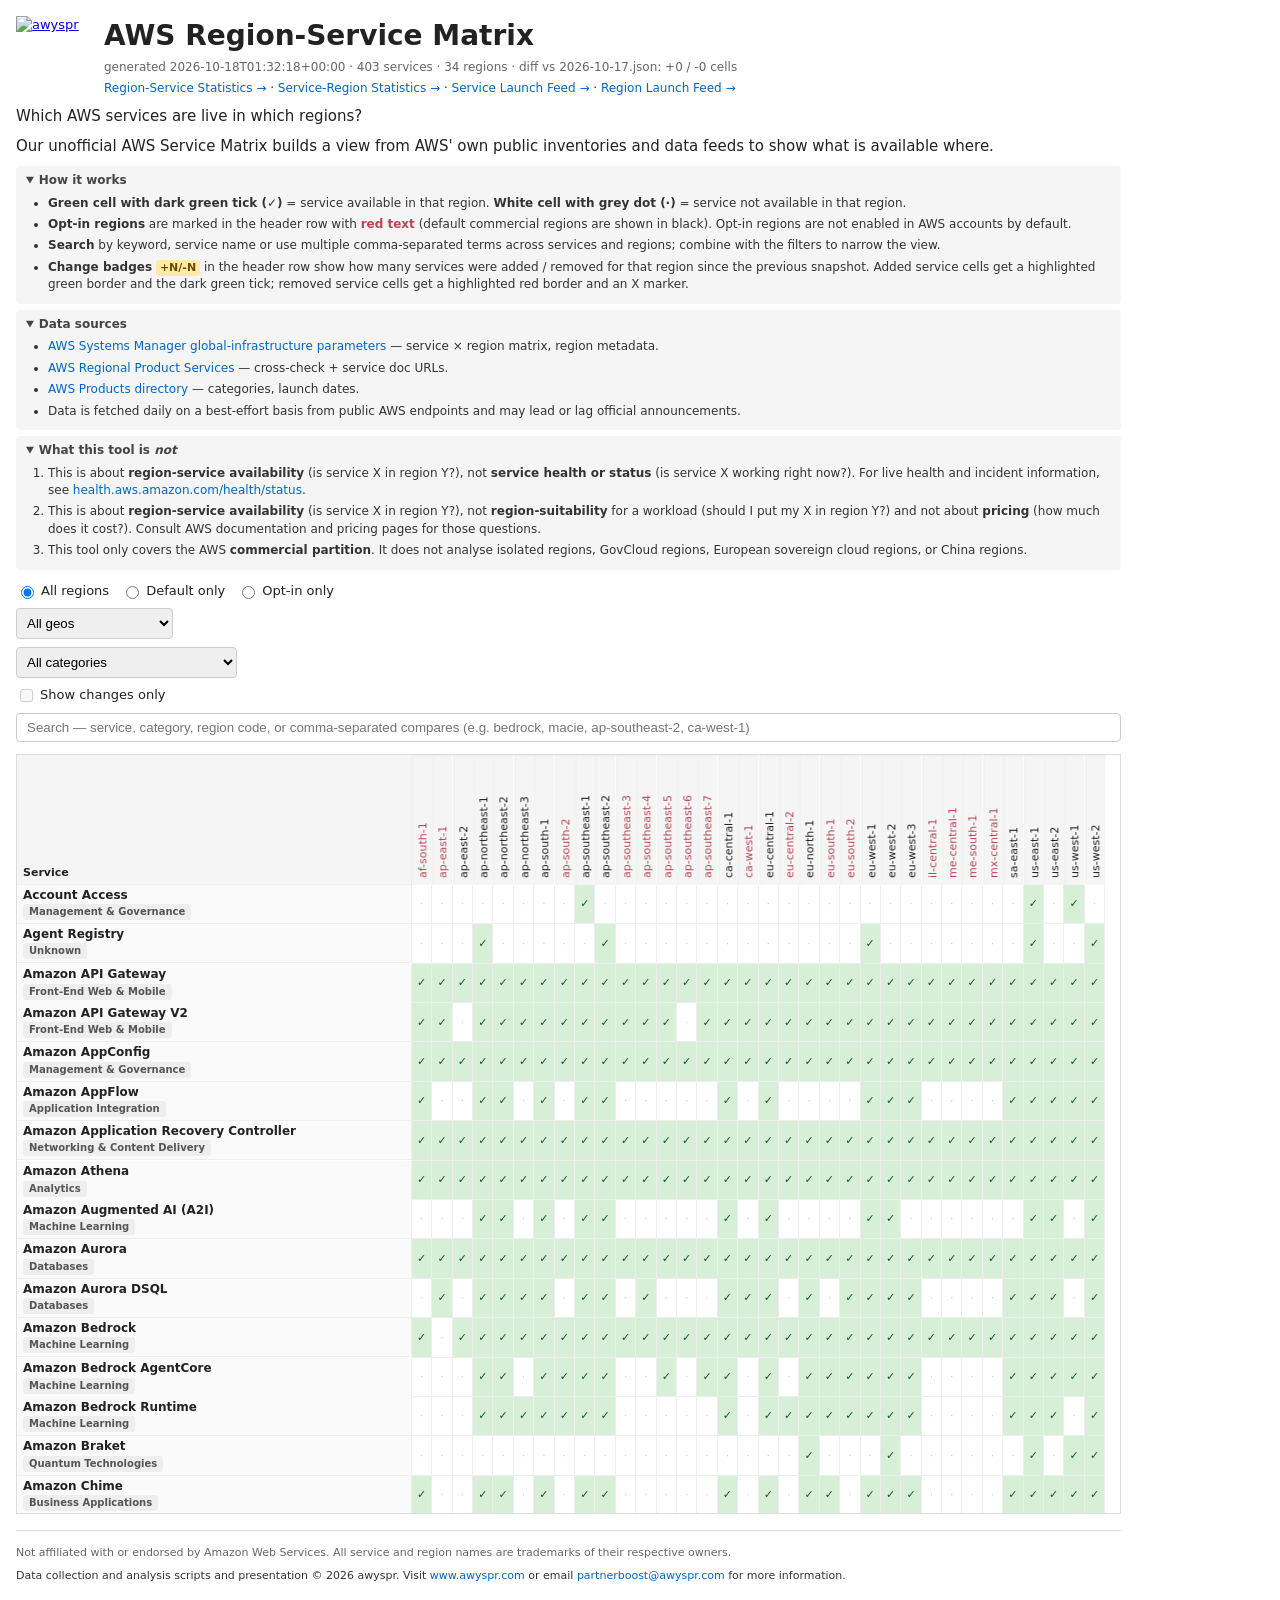
==== commit eced907d: "publish 2026-10-18" ====
--- a/index.html
+++ b/index.html
@@ -27,8 +27,8 @@
       <div class="nav">
         <a href="stats-regsvc.html">Region-Service Statistics →</a> ·
         <a href="stats-svcreg.html">Service-Region Statistics →</a> ·
-        <a href="launch-svc.html">Launch Feed by Service →</a> ·
-        <a href="launch-reg.html">Launch Feed by Region →</a>
+        <a href="launch-svc.html">Service Launch Feed →</a> ·
+        <a href="launch-reg.html">Region Launch Feed →</a>
       </div>
     </div>
   </div>
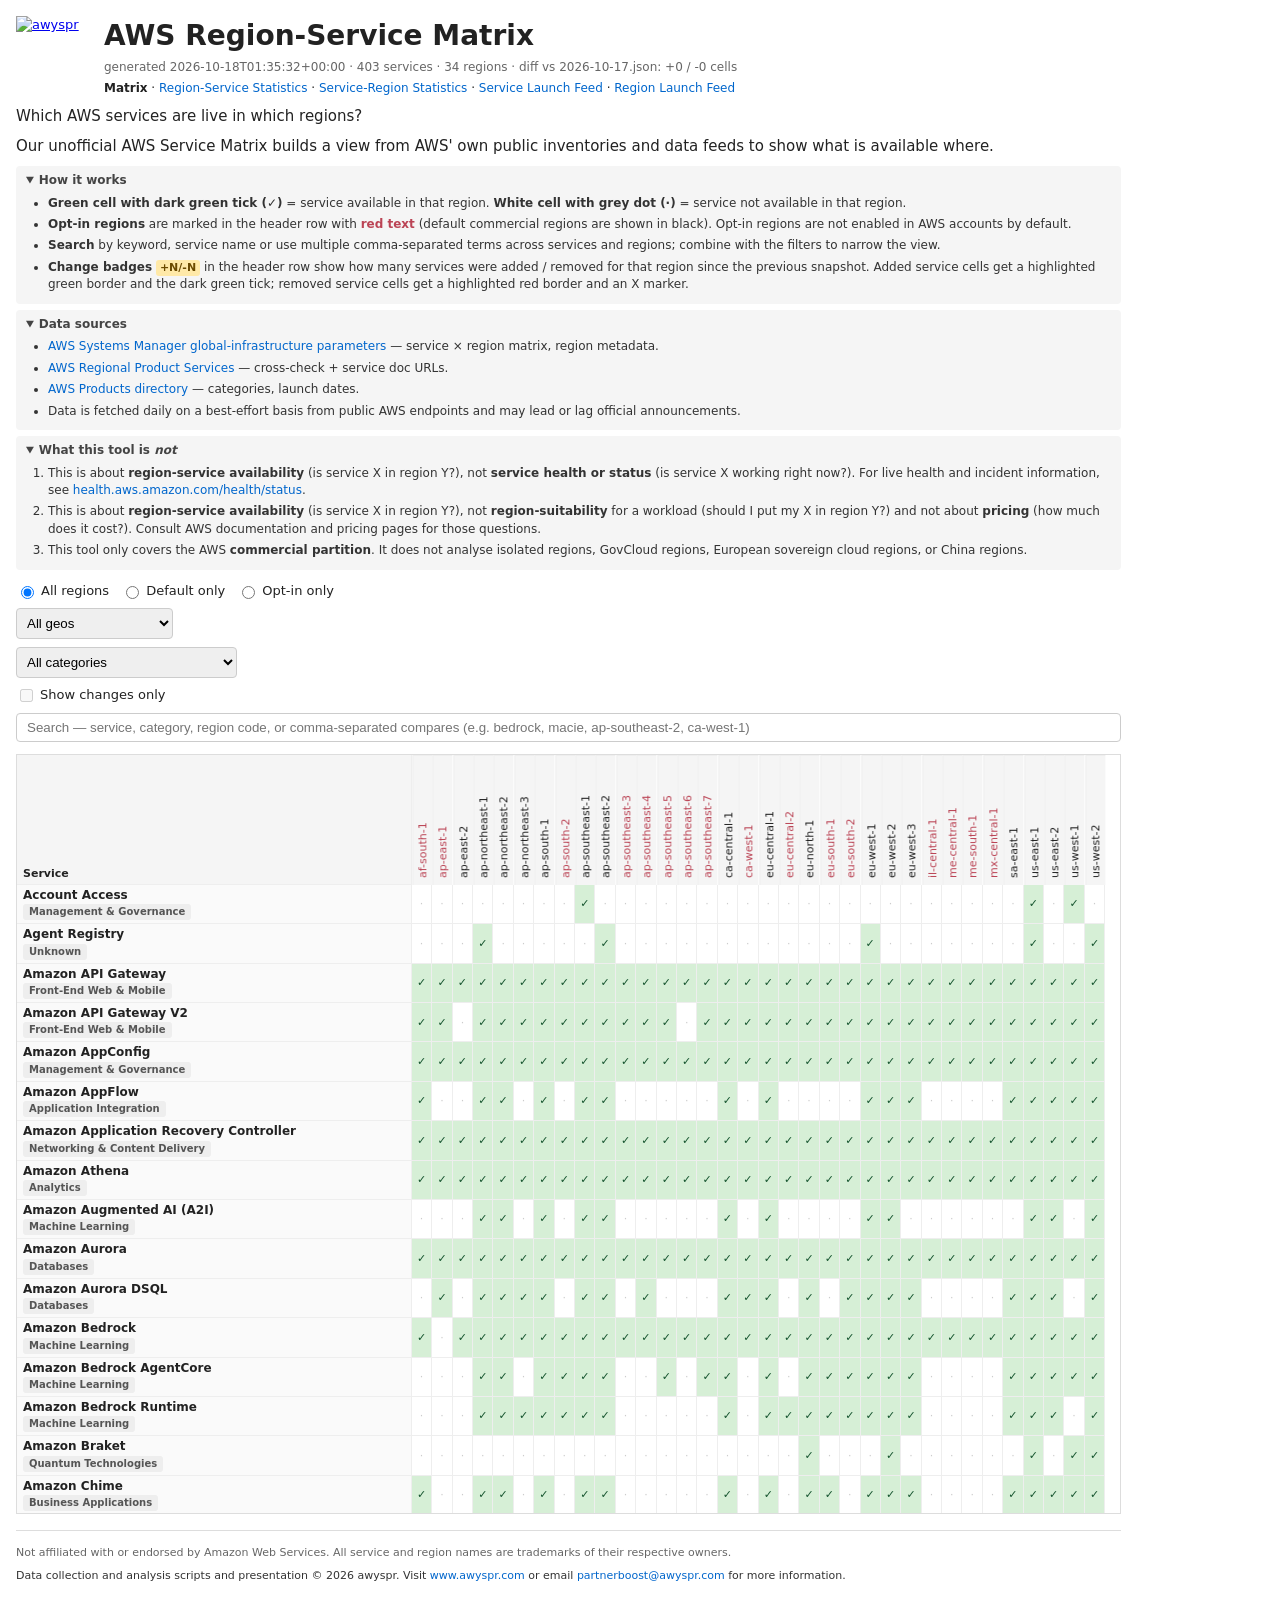
==== commit f271cd11: "publish 2026-10-18" ====
--- a/index.html
+++ b/index.html
@@ -25,10 +25,11 @@
       <h1>AWS Region-Service Matrix</h1>
       <div class="meta" id="meta"></div>
       <div class="nav">
-        <a href="stats-regsvc.html">Region-Service Statistics →</a> ·
-        <a href="stats-svcreg.html">Service-Region Statistics →</a> ·
-        <a href="launch-svc.html">Service Launch Feed →</a> ·
-        <a href="launch-reg.html">Region Launch Feed →</a>
+        <strong>Matrix</strong> ·
+        <a href="stats-regsvc.html">Region-Service Statistics</a> ·
+        <a href="stats-svcreg.html">Service-Region Statistics</a> ·
+        <a href="launch-svc.html">Service Launch Feed</a> ·
+        <a href="launch-reg.html">Region Launch Feed</a>
       </div>
     </div>
   </div>
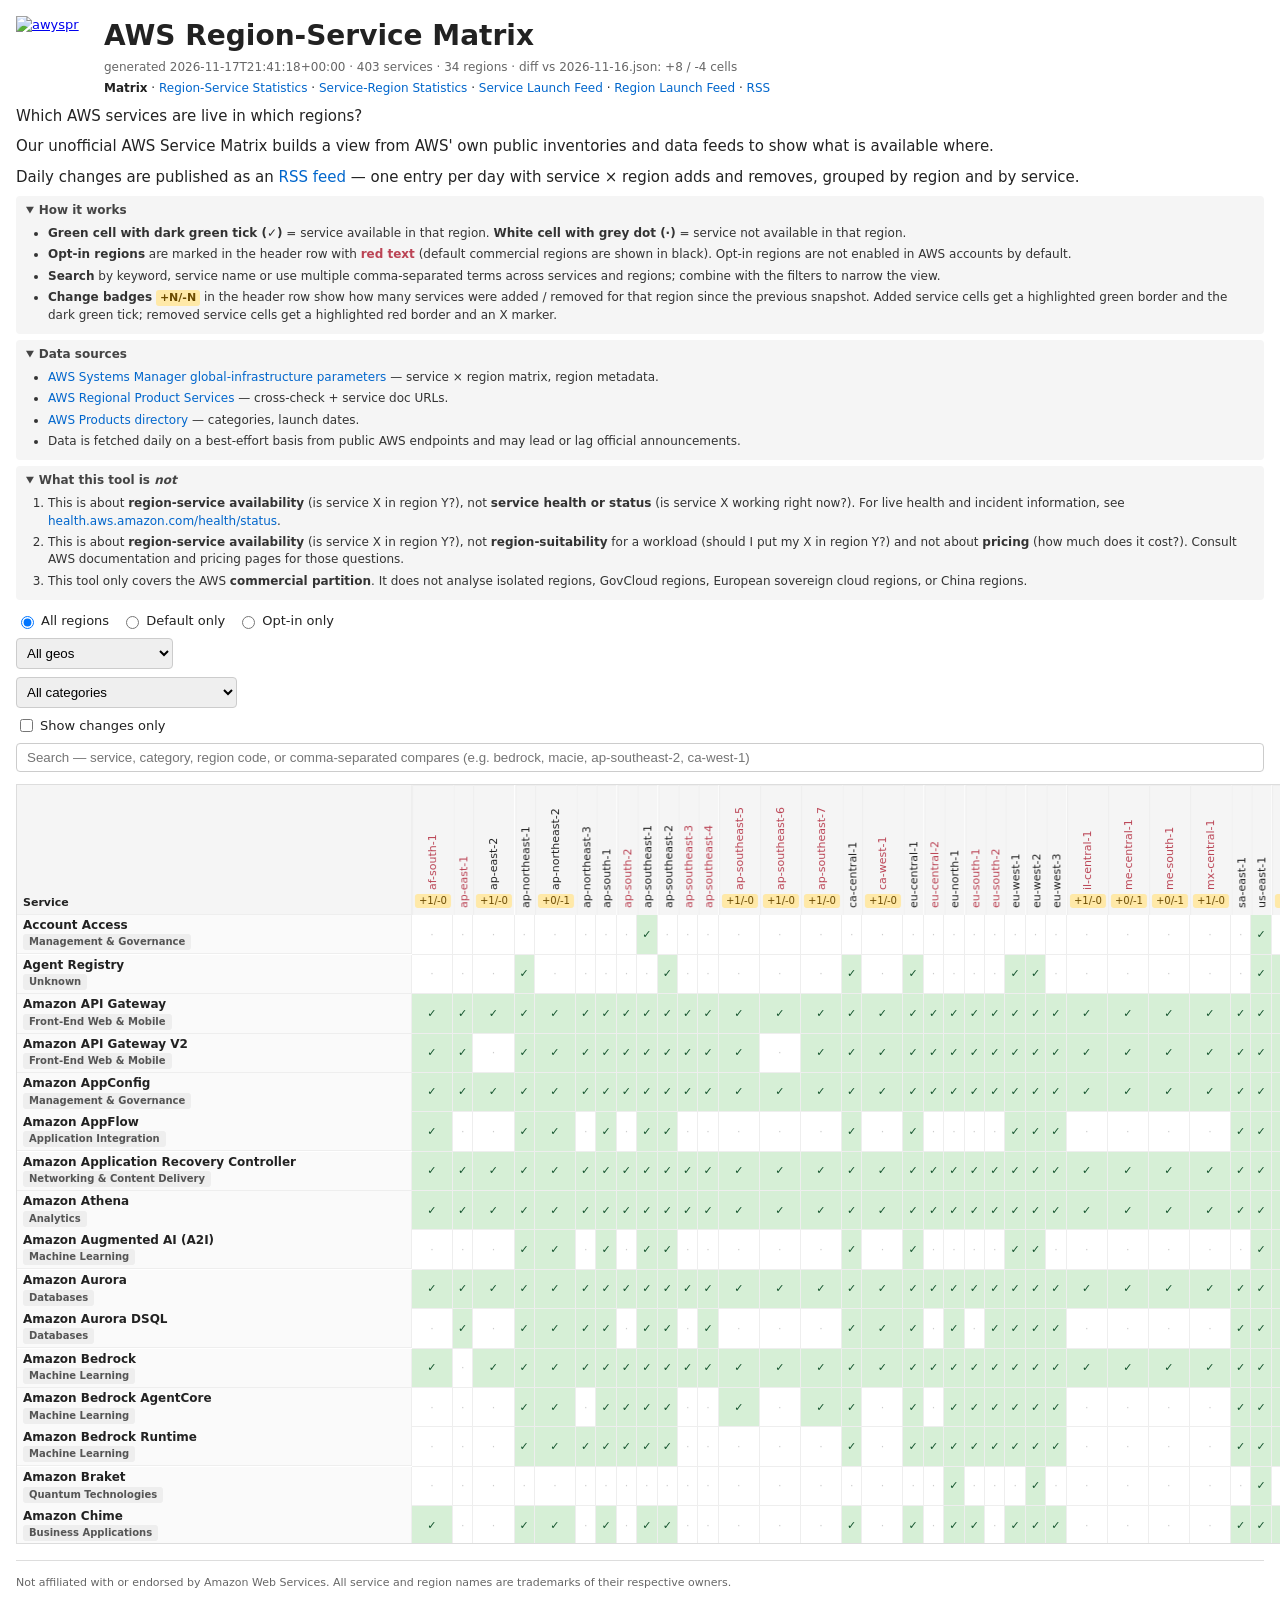
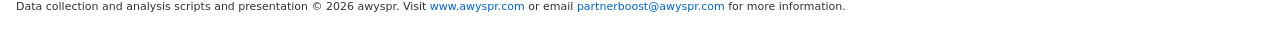
==== commit c95b5c8c: "publish 2026-11-17" ====
--- a/index.html
+++ b/index.html
@@ -14,6 +14,7 @@
 <meta name="viewport" content="width=device-width,initial-scale=1">
 <title>AWS Region-Service Matrix</title>
 <link rel="stylesheet" href="styles.css">
+<link rel="alternate" type="application/rss+xml" title="AWS Region-Service Matrix — Change Feed" href="feed.xml">
 </head>
 <body>
 <header>
@@ -29,7 +30,8 @@
         <a href="stats-regsvc.html">Region-Service Statistics</a> ·
         <a href="stats-svcreg.html">Service-Region Statistics</a> ·
         <a href="launch-svc.html">Service Launch Feed</a> ·
-        <a href="launch-reg.html">Region Launch Feed</a>
+        <a href="launch-reg.html">Region Launch Feed</a> ·
+        <a href="feed.xml">RSS</a>
       </div>
     </div>
   </div>
@@ -40,6 +42,11 @@
     <p>
       Our unofficial AWS Service Matrix builds a view from AWS' own public
       inventories and data feeds to show what is available where.
+    </p>
+    <p>
+      Daily changes are published as an <a href="feed.xml" type="application/rss+xml">RSS feed</a>
+      — one entry per day with service × region adds and removes, grouped
+      by region and by service.
     </p>
     <details class="faq" open>
       <summary>How it works</summary>
